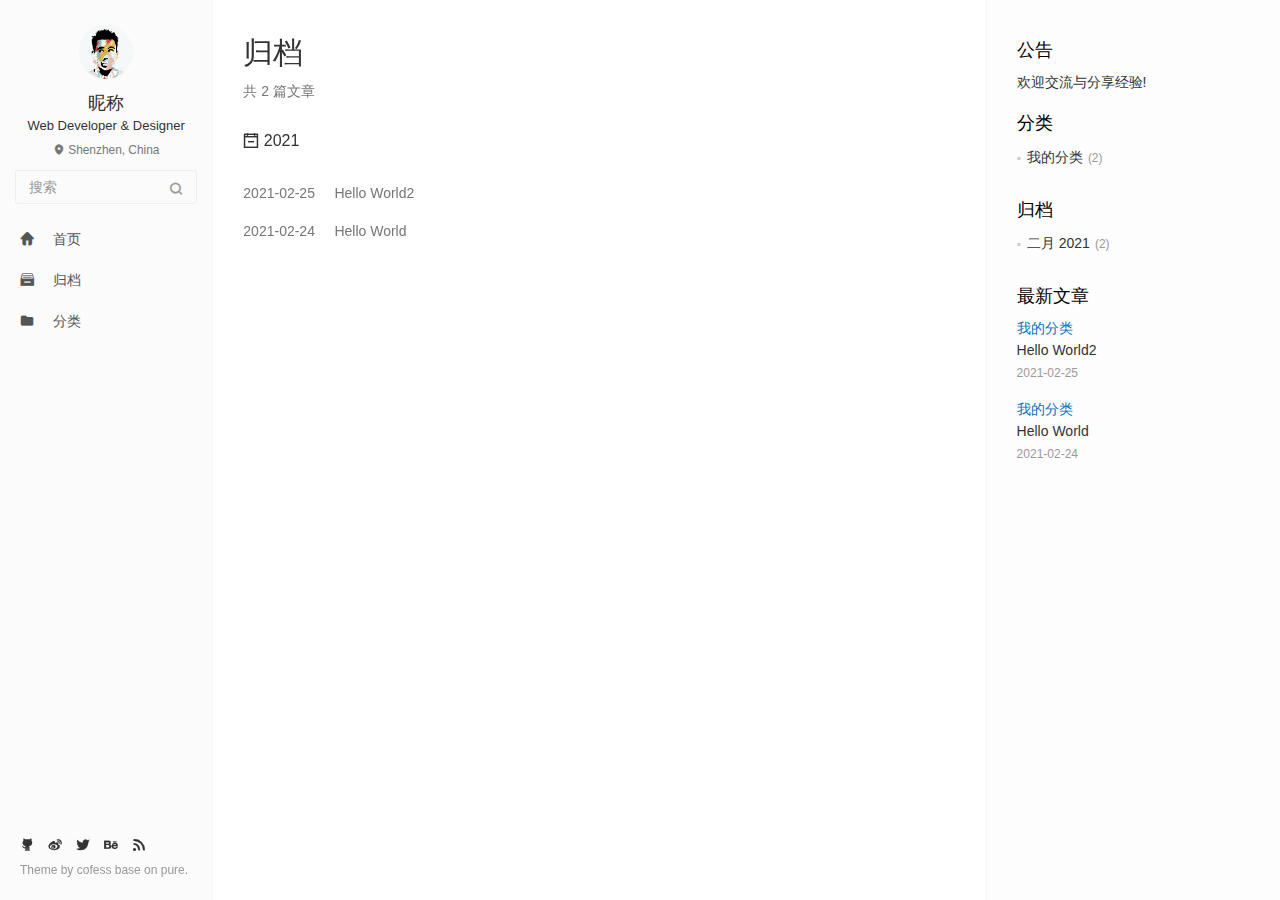
==== archives/index.html @ ad0f9204 "init" ====
<!DOCTYPE html>
<html lang=zh>
<head>
  <meta charset="utf-8">
  
  <meta http-equiv="X-UA-Compatible" content="IE=edge,chrome=1">
  <meta name="viewport" content="width=device-width, initial-scale=1, maximum-scale=1, minimum-scale=1, user-scalable=no, minimal-ui">
  <meta name="renderer" content="webkit">
  <meta http-equiv="Cache-Control" content="no-transform" />
  <meta http-equiv="Cache-Control" content="no-siteapp" />
  <meta name="apple-mobile-web-app-capable" content="yes">
  <meta name="apple-mobile-web-app-status-bar-style" content="black">
  <meta name="format-detection" content="telephone=no,email=no,adress=no">
  <!-- Color theme for statusbar -->
  <meta name="theme-color" content="#000000" />
  <!-- 强制页面在当前窗口以独立页面显示,防止别人在框架里调用页面 -->
  <meta http-equiv="window-target" content="_top" />
  
  
  <title>归档 | Hexo</title>
  <meta property="og:type" content="website">
<meta property="og:title" content="廖圣平博客">
<meta property="og:url" content="http://example.com/archives/index.html">
<meta property="og:site_name" content="廖圣平博客">
<meta property="og:locale" content="zh_CN">
<meta property="article:author" content="John Doe">
<meta name="twitter:card" content="summary">
  <!-- Canonical links -->
  <link rel="canonical" href="http://example.com/archives/index.html">
  
    <link rel="alternate" href="/atom.xml" title="廖圣平博客" type="application/atom+xml">
  
  
    <link rel="icon" href="/favicon.png" type="image/x-icon">
  
  
<link rel="stylesheet" href="/css/style.css">

  
  
  
  
<meta name="generator" content="Hexo 5.4.0"></head>


<body class="main-center" itemscope itemtype="http://schema.org/WebPage">
  <header class="header" itemscope itemtype="http://schema.org/WPHeader">
  <div class="slimContent">
    <div class="navbar-header">
      
      
      <div class="profile-block text-center">
        <a id="avatar" href="https://github.com/cofess" target="_blank">
          <img class="img-circle img-rotate" src="/images/avatar.jpg" width="200" height="200">
        </a>
        <h2 id="name" class="hidden-xs hidden-sm">昵称</h2>
        <h3 id="title" class="hidden-xs hidden-sm hidden-md">Web Developer &amp; Designer</h3>
        <small id="location" class="text-muted hidden-xs hidden-sm"><i class="icon icon-map-marker"></i> Shenzhen, China</small>
      </div>
      
      <div class="search" id="search-form-wrap">

    <form class="search-form sidebar-form">
        <div class="input-group">
            <input type="text" class="search-form-input form-control" placeholder="搜索" />
            <span class="input-group-btn">
                <button type="submit" class="search-form-submit btn btn-flat" onclick="return false;"><i class="icon icon-search"></i></button>
            </span>
        </div>
    </form>
    <div class="ins-search">
  <div class="ins-search-mask"></div>
  <div class="ins-search-container">
    <div class="ins-input-wrapper">
      <input type="text" class="ins-search-input" placeholder="想要查找什么..." x-webkit-speech />
      <button type="button" class="close ins-close ins-selectable" data-dismiss="modal" aria-label="Close"><span aria-hidden="true">×</span></button>
    </div>
    <div class="ins-section-wrapper">
      <div class="ins-section-container"></div>
    </div>
  </div>
</div>


</div>
      <button class="navbar-toggle collapsed" type="button" data-toggle="collapse" data-target="#main-navbar" aria-controls="main-navbar" aria-expanded="false">
        <span class="sr-only">Toggle navigation</span>
        <span class="icon-bar"></span>
        <span class="icon-bar"></span>
        <span class="icon-bar"></span>
      </button>
    </div>
    <nav id="main-navbar" class="collapse navbar-collapse" itemscope itemtype="http://schema.org/SiteNavigationElement" role="navigation">
      <ul class="nav navbar-nav main-nav ">
        
        
        <li class="menu-item menu-item-home">
          <a href="/.">
            
            <i class="icon icon-home-fill"></i>
            
            <span class="menu-title">首页</span>
          </a>
        </li>
        
        
        <li class="menu-item menu-item-archives">
          <a href="/archives">
            
            <i class="icon icon-archives-fill"></i>
            
            <span class="menu-title">归档</span>
          </a>
        </li>
        
        
        <li class="menu-item menu-item-categories">
          <a href="/categories">
            
            <i class="icon icon-folder"></i>
            
            <span class="menu-title">分类</span>
          </a>
        </li>
        
      </ul>
      
	
    <ul class="social-links">
    	
        <li><a href="https://github.com/cofess" target="_blank" title="Github" data-toggle=tooltip data-placement=top><i class="icon icon-github"></i></a></li>
        
        <li><a href="http://weibo.com/cofess" target="_blank" title="Weibo" data-toggle=tooltip data-placement=top><i class="icon icon-weibo"></i></a></li>
        
        <li><a href="https://twitter.com/iwebued" target="_blank" title="Twitter" data-toggle=tooltip data-placement=top><i class="icon icon-twitter"></i></a></li>
        
        <li><a href="https://www.behance.net/cofess" target="_blank" title="Behance" data-toggle=tooltip data-placement=top><i class="icon icon-behance"></i></a></li>
        
        <li><a href="/atom.xml" target="_blank" title="Rss" data-toggle=tooltip data-placement=top><i class="icon icon-rss"></i></a></li>
        
    </ul>

    </nav>
  </div>
</header>

  
    <aside class="sidebar" itemscope itemtype="http://schema.org/WPSideBar">
  <div class="slimContent">
    
      <div class="widget">
    <h3 class="widget-title">公告</h3>
    <div class="widget-body">
        <div id="board">
            <div class="content">
                <p>欢迎交流与分享经验!</p>
            </div>
        </div>
    </div>
</div>

    
      
  <div class="widget">
    <h3 class="widget-title">分类</h3>
    <div class="widget-body">
      <ul class="category-list"><li class="category-list-item"><a class="category-list-link" href="/categories/%E6%88%91%E7%9A%84%E5%88%86%E7%B1%BB/">我的分类</a><span class="category-list-count">2</span></li></ul>
    </div>
  </div>


    
      

    
      
    
      
  <div class="widget">
    <h3 class="widget-title">归档</h3>
    <div class="widget-body">
      <ul class="archive-list"><li class="archive-list-item"><a class="archive-list-link" href="/archives/2021/02/">二月 2021</a><span class="archive-list-count">2</span></li></ul>
    </div>
  </div>


    
      
  <div class="widget">
    <h3 class="widget-title">最新文章</h3>
    <div class="widget-body">
      <ul class="recent-post-list list-unstyled no-thumbnail">
        
          <li>
            
            <div class="item-inner">
              <p class="item-category">
                <a class="category-link" href="/categories/%E6%88%91%E7%9A%84%E5%88%86%E7%B1%BB/">我的分类</a>
              </p>
              <p class="item-title">
                <a href="/2021/02/25/hello/hello-world/" class="title">Hello World2</a>
              </p>
              <p class="item-date">
                <time datetime="2021-02-25T02:04:13.057Z" itemprop="datePublished">2021-02-25</time>
              </p>
            </div>
          </li>
          
          <li>
            
            <div class="item-inner">
              <p class="item-category">
                <a class="category-link" href="/categories/%E6%88%91%E7%9A%84%E5%88%86%E7%B1%BB/">我的分类</a>
              </p>
              <p class="item-title">
                <a href="/2021/02/24/hello-world/" class="title">Hello World</a>
              </p>
              <p class="item-date">
                <time datetime="2021-02-24T10:00:59.578Z" itemprop="datePublished">2021-02-24</time>
              </p>
            </div>
          </li>
          
      </ul>
    </div>
  </div>
  

    
  </div>
</aside>

  
  
<main class="main" role="main">
  	<article class="content article article-archives article-type-list" itemscope="">
	    <header class="article-header">
	      <h1 itemprop="title">归档</h1>
	      <p class="text-muted">共 2 篇文章</p>
	    </header>
	    <div class="article-body">
	      
  
  
    
    
      
      
      <section class="panel panel-default b-no">
        <div class="panel-heading" role="tab">
          <h3 class="panel-title">
            <a data-toggle="collapse" href="#collapse2021" aria-expanded="true">
              <i class="icon icon-calendar-plus text-active"></i><i class="icon icon-calendar-minus text"></i>
              2021
            </a>
            <!-- <a href="/archives/2021" class="archive-year">2021</a> -->
          </h3>
        </div>
        <div id="collapse2021" class="panel-collapse collapse in" role="tabpanel" aria-labelledby="heading2021">
        <div class="panel-body">
          <div class="collection">
    
    
<a href="/2021/02/25/hello/hello-world/" class="collection-item" target="_blank" itemprop="url">
  <time datetime="2021-02-25T02:04:13.057Z" itemprop="datePublished">2021-02-25</time>
  <span>&nbsp;&nbsp;&nbsp;</span> Hello World2
</a>


  
    
    
    
<a href="/2021/02/24/hello-world/" class="collection-item" target="_blank" itemprop="url">
  <time datetime="2021-02-24T10:00:59.578Z" itemprop="datePublished">2021-02-24</time>
  <span>&nbsp;&nbsp;&nbsp;</span> Hello World
</a>


  
  
    </div></div></div></section>
  

	    </div>
  	</article>
  	 	
</main>

  <footer class="footer" itemscope itemtype="http://schema.org/WPFooter">
	
	
    <ul class="social-links">
    	
        <li><a href="https://github.com/cofess" target="_blank" title="Github" data-toggle=tooltip data-placement=top><i class="icon icon-github"></i></a></li>
        
        <li><a href="http://weibo.com/cofess" target="_blank" title="Weibo" data-toggle=tooltip data-placement=top><i class="icon icon-weibo"></i></a></li>
        
        <li><a href="https://twitter.com/iwebued" target="_blank" title="Twitter" data-toggle=tooltip data-placement=top><i class="icon icon-twitter"></i></a></li>
        
        <li><a href="https://www.behance.net/cofess" target="_blank" title="Behance" data-toggle=tooltip data-placement=top><i class="icon icon-behance"></i></a></li>
        
        <li><a href="/atom.xml" target="_blank" title="Rss" data-toggle=tooltip data-placement=top><i class="icon icon-rss"></i></a></li>
        
    </ul>

    <div class="copyright">
    	
        <div class="publishby">
        	Theme by <a href="https://github.com/cofess" target="_blank"> cofess </a>base on <a href="https://github.com/cofess/hexo-theme-pure" target="_blank">pure</a>.
        </div>
    </div>
</footer>
  <script src="//cdn.jsdelivr.net/npm/jquery@1.12.4/dist/jquery.min.js"></script>
<script>
window.jQuery || document.write('<script src="js/jquery.min.js"><\/script>')
</script>

<script src="/js/plugin.min.js"></script>


<script src="/js/application.js"></script>


    <script>
(function (window) {
    var INSIGHT_CONFIG = {
        TRANSLATION: {
            POSTS: '文章',
            PAGES: '页面',
            CATEGORIES: '分类',
            TAGS: '标签',
            UNTITLED: '(未命名)',
        },
        ROOT_URL: '/',
        CONTENT_URL: '/content.json',
    };
    window.INSIGHT_CONFIG = INSIGHT_CONFIG;
})(window);
</script>

<script src="/js/insight.js"></script>












</body>
</html>
---- css/style.css ----
@charset "UTF-8";

/**
 * global variables and mixins
 */

/**
 * font family
 */

/**
 * 
 */

/* Mixins */

/**
 * bootstrap
 */

/*!
 * Bootstrap v3.3.7 (http://getbootstrap.com)
 * Copyright 2011-2016 Twitter, Inc.
 * Licensed under MIT (https://github.com/twbs/bootstrap/blob/master/LICENSE)
 */

/*! normalize.css v3.0.3 | MIT License | github.com/necolas/normalize.css */

html {
  font-family: sans-serif;
  -ms-text-size-adjust: 100%;
  -webkit-text-size-adjust: 100%;
}

body {
  margin: 0;
}

article,
aside,
details,
figcaption,
figure,
footer,
header,
hgroup,
main,
menu,
nav,
section,
summary {
  display: block;
}

audio,
canvas,
progress,
video {
  display: inline-block;
  vertical-align: baseline;
}

audio:not([controls]) {
  display: none;
  height: 0;
}

[hidden],
template {
  display: none;
}

a {
  background-color: transparent;
}

a:active,
a:hover {
  outline: 0;
}

abbr[title] {
  border-bottom: 1px dotted;
}

b,
strong {
  font-weight: bold;
}

dfn {
  font-style: italic;
}

h1 {
  font-size: 2em;
  margin: 0.67em 0;
}

mark {
  background: #ff0;
  color: #000;
}

small {
  font-size: 80%;
}

sub,
sup {
  font-size: 75%;
  line-height: 0;
  position: relative;
  vertical-align: baseline;
}

sup {
  top: -0.5em;
}

sub {
  bottom: -0.25em;
}

img {
  border: 0;
}

svg:not(:root) {
  overflow: hidden;
}

figure {
  margin: 1em 40px;
}

hr {
  -webkit-box-sizing: content-box;
  box-sizing: content-box;
  height: 0;
}

pre {
  overflow: auto;
}

code,
kbd,
pre,
samp {
  font-family: monospace,monospace;
  font-size: 1em;
}

button,
input,
optgroup,
select,
textarea {
  color: inherit;
  font: inherit;
  margin: 0;
}

button {
  overflow: visible;
}

button,
select {
  text-transform: none;
}

button,
html input[type="button"],
input[type="reset"],
input[type="submit"] {
  -webkit-appearance: button;
  cursor: pointer;
}

button[disabled],
html input[disabled] {
  cursor: default;
}

button::-moz-focus-inner,
input::-moz-focus-inner {
  border: 0;
  padding: 0;
}

input {
  line-height: normal;
}

input[type="checkbox"],
input[type="radio"] {
  -webkit-box-sizing: border-box;
  box-sizing: border-box;
  padding: 0;
}

input[type="number"]::-webkit-inner-spin-button,
input[type="number"]::-webkit-outer-spin-button {
  height: auto;
}

input[type="search"] {
  -webkit-appearance: textfield;
  -webkit-box-sizing: content-box;
  box-sizing: content-box;
}

input[type="search"]::-webkit-search-cancel-button,
input[type="search"]::-webkit-search-decoration {
  -webkit-appearance: none;
}

fieldset {
  border: 1px solid #c0c0c0;
  margin: 0 2px;
  padding: 0.35em 0.625em 0.75em;
}

legend {
  border: 0;
  padding: 0;
}

textarea {
  overflow: auto;
}

optgroup {
  font-weight: bold;
}

table {
  border-collapse: collapse;
  border-spacing: 0;
}

td,
th {
  padding: 0;
}

/*! Source: https://github.com/h5bp/html5-boilerplate/blob/master/src/css/main.css */

* {
  -webkit-box-sizing: border-box;
  box-sizing: border-box;
}

*:before,
*:after {
  -webkit-box-sizing: border-box;
  box-sizing: border-box;
}

html {
  font-size: 10px;
  -webkit-tap-highlight-color: transparent;
}

input,
button,
select,
textarea {
  font-family: inherit;
  font-size: inherit;
  line-height: inherit;
}

a {
  color: #2196f3;
  text-decoration: none;
}

a:hover,
a:focus {
  color: #0a6ebd;
  text-decoration: underline;
}

a:focus {
  outline: 5px auto -webkit-focus-ring-color;
  outline-offset: -2px;
}

figure {
  margin: 0;
}

img {
  vertical-align: middle;
}

.img-responsive {
  display: block;
  max-width: 100%;
  height: auto;
}

.img-rounded {
  border-radius: 6px;
}

.img-thumbnail {
  padding: 4px;
  line-height: 1.57143;
  background-color: #fff;
  border: 1px solid #ddd;
  border-radius: 4px;
  -webkit-transition: all 0.2s ease-in-out;
  transition: all 0.2s ease-in-out;
  display: inline-block;
  max-width: 100%;
  height: auto;
}

.img-circle {
  border-radius: 50%;
}

hr {
  margin-top: 21px;
  margin-bottom: 21px;
  border: 0;
  border-top: 1px solid #eeeeee;
}

.sr-only {
  position: absolute;
  width: 1px;
  height: 1px;
  margin: -1px;
  padding: 0;
  overflow: hidden;
  clip: rect(0, 0, 0, 0);
  border: 0;
}

.sr-only-focusable:active,
.sr-only-focusable:focus {
  position: static;
  width: auto;
  height: auto;
  margin: 0;
  overflow: visible;
  clip: auto;
}

[role="button"] {
  cursor: pointer;
}

h1,
h2,
h3,
h4,
h5,
h6,
.h1,
.h2,
.h3,
.h4,
.h5,
.h6 {
  font-family: inherit;
  font-weight: 500;
  line-height: 1.1;
  color: inherit;
}

h1 small,
h1 .small,
h2 small,
h2 .small,
h3 small,
h3 .small,
h4 small,
h4 .small,
h5 small,
h5 .small,
h6 small,
h6 .small,
.h1 small,
.h1 .small,
.h2 small,
.h2 .small,
.h3 small,
.h3 .small,
.h4 small,
.h4 .small,
.h5 small,
.h5 .small,
.h6 small,
.h6 .small {
  font-weight: normal;
  line-height: 1;
  color: #777777;
}

h1,
.h1,
h2,
.h2,
h3,
.h3 {
  margin-top: 21px;
  margin-bottom: 10.5px;
}

h1 small,
h1 .small,
.h1 small,
.h1 .small,
h2 small,
h2 .small,
.h2 small,
.h2 .small,
h3 small,
h3 .small,
.h3 small,
.h3 .small {
  font-size: 65%;
}

h4,
.h4,
h5,
.h5,
h6,
.h6 {
  margin-top: 10.5px;
  margin-bottom: 10.5px;
}

h4 small,
h4 .small,
.h4 small,
.h4 .small,
h5 small,
h5 .small,
.h5 small,
.h5 .small,
h6 small,
h6 .small,
.h6 small,
.h6 .small {
  font-size: 75%;
}

h1,
.h1 {
  font-size: 30px;
}

h2,
.h2 {
  font-size: 26px;
}

h3,
.h3 {
  font-size: 22px;
}

h4,
.h4 {
  font-size: 18px;
}

h5,
.h5 {
  font-size: 14px;
}

h6,
.h6 {
  font-size: 12px;
}

p {
  margin: 0 0 10.5px;
}

.lead {
  margin-bottom: 21px;
  font-size: 16px;
  font-weight: 300;
  line-height: 1.4;
}

small,
.small {
  font-size: 85%;
}

mark,
.mark {
  background-color: #fcf8e3;
  padding: .2em;
}

.text-left {
  text-align: left;
}

.text-right {
  text-align: right;
}

.text-center {
  text-align: center;
}

.text-justify {
  text-align: justify;
}

.text-nowrap {
  white-space: nowrap;
}

.text-lowercase {
  text-transform: lowercase;
}

.text-uppercase,
.initialism {
  text-transform: uppercase;
}

.text-capitalize {
  text-transform: capitalize;
}

.text-muted {
  color: #777777 !important;
}

.text-primary {
  color: #2196f3;
}

a.text-primary:hover,
a.text-primary:focus {
  color: #0c7cd5;
}

.text-success {
  color: #3c763d;
}

a.text-success:hover,
a.text-success:focus {
  color: #2b542c;
}

.text-info {
  color: #31708f;
}

a.text-info:hover,
a.text-info:focus {
  color: #245269;
}

.text-warning {
  color: #8a6d3b;
}

a.text-warning:hover,
a.text-warning:focus {
  color: #66512c;
}

.text-danger {
  color: #a94442;
}

a.text-danger:hover,
a.text-danger:focus {
  color: #843534;
}

.bg-primary {
  color: #fff;
}

.bg-primary {
  background-color: #2196f3;
}

a.bg-primary:hover,
a.bg-primary:focus {
  background-color: #0c7cd5;
}

.bg-success {
  background-color: #dff0d8;
}

a.bg-success:hover,
a.bg-success:focus {
  background-color: #c1e2b3;
}

.bg-info {
  background-color: #d9edf7;
}

a.bg-info:hover,
a.bg-info:focus {
  background-color: #afd9ee;
}

.bg-warning {
  background-color: #fcf8e3;
}

a.bg-warning:hover,
a.bg-warning:focus {
  background-color: #f7ecb5;
}

.bg-danger {
  background-color: #f2dede;
}

a.bg-danger:hover,
a.bg-danger:focus {
  background-color: #e4b9b9;
}

.page-header {
  padding-bottom: 9.5px;
  margin: 42px 0 21px;
  border-bottom: 1px solid #eeeeee;
}

ul,
ol {
  margin-top: 0;
  margin-bottom: 10.5px;
}

ul ul,
ul ol,
ol ul,
ol ol {
  margin-bottom: 0;
}

.list-unstyled {
  padding-left: 0;
  list-style: none;
}

.list-inline {
  padding-left: 0;
  list-style: none;
  margin-left: -5px;
}

.list-inline > li {
  display: inline-block;
  padding-left: 5px;
  padding-right: 5px;
}

dl {
  margin-top: 0;
  margin-bottom: 21px;
}

dt,
dd {
  line-height: 1.57143;
}

dt {
  font-weight: bold;
}

dd {
  margin-left: 0;
}

.dl-horizontal dd:before,
.dl-horizontal dd:after {
  content: " ";
  display: table;
}

.dl-horizontal dd:after {
  clear: both;
}

abbr[title],
abbr[data-original-title] {
  cursor: help;
  border-bottom: 1px dotted #777777;
}

.initialism {
  font-size: 90%;
}

blockquote {
  padding: 10.5px 16px;
  margin: 0 0 21px;
  border: 1px dotted #eeeeee;
  border-left: 3px solid #eeeeee;
  background-color: #fbfbfb;
}

blockquote p:last-child,
blockquote ul:last-child,
blockquote ol:last-child {
  margin-bottom: 0;
}

blockquote footer,
blockquote small,
blockquote .small {
  display: block;
  font-size: 80%;
  line-height: 1.57143;
  color: #777777;
}

blockquote footer:before,
blockquote small:before,
blockquote .small:before {
  content: '\2014 \00A0';
}

.blockquote-reverse,
blockquote.pull-right {
  padding-right: 15px;
  padding-left: 0;
  border-right: 5px solid #eeeeee;
  border-left: 0;
  text-align: right;
}

.blockquote-reverse footer:before,
.blockquote-reverse small:before,
.blockquote-reverse .small:before,
blockquote.pull-right footer:before,
blockquote.pull-right small:before,
blockquote.pull-right .small:before {
  content: '';
}

.blockquote-reverse footer:after,
.blockquote-reverse small:after,
.blockquote-reverse .small:after,
blockquote.pull-right footer:after,
blockquote.pull-right small:after,
blockquote.pull-right .small:after {
  content: '\00A0 \2014';
}

address {
  margin-bottom: 21px;
  font-style: normal;
  line-height: 1.57143;
}

.container {
  margin-right: auto;
  margin-left: auto;
  padding-left: 15px;
  padding-right: 15px;
}

.container:before,
.container:after {
  content: " ";
  display: table;
}

.container:after {
  clear: both;
}

.container-fluid {
  margin-right: auto;
  margin-left: auto;
  padding-left: 15px;
  padding-right: 15px;
}

.container-fluid:before,
.container-fluid:after {
  content: " ";
  display: table;
}

.container-fluid:after {
  clear: both;
}

.row {
  margin-left: -15px;
  margin-right: -15px;
}

.row:before,
.row:after {
  content: " ";
  display: table;
}

.row:after {
  clear: both;
}

.col-xs-1,
.col-sm-1,
.col-md-1,
.col-lg-1,
.col-xs-2,
.col-sm-2,
.col-md-2,
.col-lg-2,
.col-xs-3,
.col-sm-3,
.col-md-3,
.col-lg-3,
.col-xs-4,
.col-sm-4,
.col-md-4,
.col-lg-4,
.col-xs-5,
.col-sm-5,
.col-md-5,
.col-lg-5,
.col-xs-6,
.col-sm-6,
.col-md-6,
.col-lg-6,
.col-xs-7,
.col-sm-7,
.col-md-7,
.col-lg-7,
.col-xs-8,
.col-sm-8,
.col-md-8,
.col-lg-8,
.col-xs-9,
.col-sm-9,
.col-md-9,
.col-lg-9,
.col-xs-10,
.col-sm-10,
.col-md-10,
.col-lg-10,
.col-xs-11,
.col-sm-11,
.col-md-11,
.col-lg-11,
.col-xs-12,
.col-sm-12,
.col-md-12,
.col-lg-12 {
  position: relative;
  min-height: 1px;
  padding-left: 15px;
  padding-right: 15px;
}

.col-xs-1,
.col-xs-2,
.col-xs-3,
.col-xs-4,
.col-xs-5,
.col-xs-6,
.col-xs-7,
.col-xs-8,
.col-xs-9,
.col-xs-10,
.col-xs-11,
.col-xs-12 {
  float: left;
}

.col-xs-1 {
  width: 8.33333%;
}

.col-xs-2 {
  width: 16.66667%;
}

.col-xs-3 {
  width: 25%;
}

.col-xs-4 {
  width: 33.33333%;
}

.col-xs-5 {
  width: 41.66667%;
}

.col-xs-6 {
  width: 50%;
}

.col-xs-7 {
  width: 58.33333%;
}

.col-xs-8 {
  width: 66.66667%;
}

.col-xs-9 {
  width: 75%;
}

.col-xs-10 {
  width: 83.33333%;
}

.col-xs-11 {
  width: 91.66667%;
}

.col-xs-12 {
  width: 100%;
}

.col-xs-pull-0 {
  right: auto;
}

.col-xs-pull-1 {
  right: 8.33333%;
}

.col-xs-pull-2 {
  right: 16.66667%;
}

.col-xs-pull-3 {
  right: 25%;
}

.col-xs-pull-4 {
  right: 33.33333%;
}

.col-xs-pull-5 {
  right: 41.66667%;
}

.col-xs-pull-6 {
  right: 50%;
}

.col-xs-pull-7 {
  right: 58.33333%;
}

.col-xs-pull-8 {
  right: 66.66667%;
}

.col-xs-pull-9 {
  right: 75%;
}

.col-xs-pull-10 {
  right: 83.33333%;
}

.col-xs-pull-11 {
  right: 91.66667%;
}

.col-xs-pull-12 {
  right: 100%;
}

.col-xs-push-0 {
  left: auto;
}

.col-xs-push-1 {
  left: 8.33333%;
}

.col-xs-push-2 {
  left: 16.66667%;
}

.col-xs-push-3 {
  left: 25%;
}

.col-xs-push-4 {
  left: 33.33333%;
}

.col-xs-push-5 {
  left: 41.66667%;
}

.col-xs-push-6 {
  left: 50%;
}

.col-xs-push-7 {
  left: 58.33333%;
}

.col-xs-push-8 {
  left: 66.66667%;
}

.col-xs-push-9 {
  left: 75%;
}

.col-xs-push-10 {
  left: 83.33333%;
}

.col-xs-push-11 {
  left: 91.66667%;
}

.col-xs-push-12 {
  left: 100%;
}

.col-xs-offset-0 {
  margin-left: 0%;
}

.col-xs-offset-1 {
  margin-left: 8.33333%;
}

.col-xs-offset-2 {
  margin-left: 16.66667%;
}

.col-xs-offset-3 {
  margin-left: 25%;
}

.col-xs-offset-4 {
  margin-left: 33.33333%;
}

.col-xs-offset-5 {
  margin-left: 41.66667%;
}

.col-xs-offset-6 {
  margin-left: 50%;
}

.col-xs-offset-7 {
  margin-left: 58.33333%;
}

.col-xs-offset-8 {
  margin-left: 66.66667%;
}

.col-xs-offset-9 {
  margin-left: 75%;
}

.col-xs-offset-10 {
  margin-left: 83.33333%;
}

.col-xs-offset-11 {
  margin-left: 91.66667%;
}

.col-xs-offset-12 {
  margin-left: 100%;
}

.btn {
  display: inline-block;
  margin-bottom: 0;
  font-weight: normal;
  text-align: center;
  vertical-align: middle;
  -ms-touch-action: manipulation;
  touch-action: manipulation;
  cursor: pointer;
  background-image: none;
  border: 1px solid transparent;
  white-space: nowrap;
  padding: 6px 12px;
  font-size: 14px;
  line-height: 1.57143;
  border-radius: 4px;
  -webkit-user-select: none;
  -moz-user-select: none;
  -ms-user-select: none;
  user-select: none;
}

.btn:focus,
.btn.focus,
.btn:active:focus,
.btn:active.focus,
.btn.active:focus,
.btn.active.focus {
  outline: 5px auto -webkit-focus-ring-color;
  outline-offset: -2px;
}

.btn:hover,
.btn:focus,
.btn.focus {
  color: #333;
  text-decoration: none;
}

.btn:active,
.btn.active {
  outline: 0;
  background-image: none;
  -webkit-box-shadow: inset 0 3px 5px rgba(0, 0, 0, 0.125);
  box-shadow: inset 0 3px 5px rgba(0, 0, 0, 0.125);
}

.btn.disabled,
.btn[disabled],
fieldset[disabled] .btn {
  cursor: not-allowed;
  opacity: 0.65;
  filter: alpha(opacity=65);
  -webkit-box-shadow: none;
  box-shadow: none;
}

a.btn.disabled,
fieldset[disabled] a.btn {
  pointer-events: none;
}

.btn-default {
  color: #333;
  background-color: #fff;
  border-color: #ccc;
}

.btn-default:focus,
.btn-default.focus {
  color: #333;
  background-color: #e6e6e6;
  border-color: #8c8c8c;
}

.btn-default:hover {
  color: #333;
  background-color: #e6e6e6;
  border-color: #adadad;
}

.btn-default:active,
.btn-default.active,
.open > .btn-default.dropdown-toggle {
  color: #333;
  background-color: #e6e6e6;
  border-color: #adadad;
}

.btn-default:active:hover,
.btn-default:active:focus,
.btn-default:active.focus,
.btn-default.active:hover,
.btn-default.active:focus,
.btn-default.active.focus,
.open > .btn-default.dropdown-toggle:hover,
.open > .btn-default.dropdown-toggle:focus,
.open > .btn-default.dropdown-toggle.focus {
  color: #333;
  background-color: #d4d4d4;
  border-color: #8c8c8c;
}

.btn-default:active,
.btn-default.active,
.open > .btn-default.dropdown-toggle {
  background-image: none;
}

.btn-default.disabled:hover,
.btn-default.disabled:focus,
.btn-default.disabled.focus,
.btn-default[disabled]:hover,
.btn-default[disabled]:focus,
.btn-default[disabled].focus,
fieldset[disabled] .btn-default:hover,
fieldset[disabled] .btn-default:focus,
fieldset[disabled] .btn-default.focus {
  background-color: #fff;
  border-color: #ccc;
}

.btn-default .badge {
  color: #fff;
  background-color: #333;
}

.btn-primary {
  color: #fff;
  background-color: #2196f3;
  border-color: #0d8aee;
}

.btn-primary:focus,
.btn-primary.focus {
  color: #fff;
  background-color: #0c7cd5;
  border-color: #064475;
}

.btn-primary:hover {
  color: #fff;
  background-color: #0c7cd5;
  border-color: #0a68b4;
}

.btn-primary:active,
.btn-primary.active,
.open > .btn-primary.dropdown-toggle {
  color: #fff;
  background-color: #0c7cd5;
  border-color: #0a68b4;
}

.btn-primary:active:hover,
.btn-primary:active:focus,
.btn-primary:active.focus,
.btn-primary.active:hover,
.btn-primary.active:focus,
.btn-primary.active.focus,
.open > .btn-primary.dropdown-toggle:hover,
.open > .btn-primary.dropdown-toggle:focus,
.open > .btn-primary.dropdown-toggle.focus {
  color: #fff;
  background-color: #0a68b4;
  border-color: #064475;
}

.btn-primary:active,
.btn-primary.active,
.open > .btn-primary.dropdown-toggle {
  background-image: none;
}

.btn-primary.disabled:hover,
.btn-primary.disabled:focus,
.btn-primary.disabled.focus,
.btn-primary[disabled]:hover,
.btn-primary[disabled]:focus,
.btn-primary[disabled].focus,
fieldset[disabled] .btn-primary:hover,
fieldset[disabled] .btn-primary:focus,
fieldset[disabled] .btn-primary.focus {
  background-color: #2196f3;
  border-color: #0d8aee;
}

.btn-primary .badge {
  color: #2196f3;
  background-color: #fff;
}

.btn-success {
  color: #fff;
  background-color: #5cb85c;
  border-color: #4cae4c;
}

.btn-success:focus,
.btn-success.focus {
  color: #fff;
  background-color: #449d44;
  border-color: #255625;
}

.btn-success:hover {
  color: #fff;
  background-color: #449d44;
  border-color: #398439;
}

.btn-success:active,
.btn-success.active,
.open > .btn-success.dropdown-toggle {
  color: #fff;
  background-color: #449d44;
  border-color: #398439;
}

.btn-success:active:hover,
.btn-success:active:focus,
.btn-success:active.focus,
.btn-success.active:hover,
.btn-success.active:focus,
.btn-success.active.focus,
.open > .btn-success.dropdown-toggle:hover,
.open > .btn-success.dropdown-toggle:focus,
.open > .btn-success.dropdown-toggle.focus {
  color: #fff;
  background-color: #398439;
  border-color: #255625;
}

.btn-success:active,
.btn-success.active,
.open > .btn-success.dropdown-toggle {
  background-image: none;
}

.btn-success.disabled:hover,
.btn-success.disabled:focus,
.btn-success.disabled.focus,
.btn-success[disabled]:hover,
.btn-success[disabled]:focus,
.btn-success[disabled].focus,
fieldset[disabled] .btn-success:hover,
fieldset[disabled] .btn-success:focus,
fieldset[disabled] .btn-success.focus {
  background-color: #5cb85c;
  border-color: #4cae4c;
}

.btn-success .badge {
  color: #5cb85c;
  background-color: #fff;
}

.btn-info {
  color: #fff;
  background-color: #56CCF2;
  border-color: #3ec5f0;
}

.btn-info:focus,
.btn-info.focus {
  color: #fff;
  background-color: #27beee;
  border-color: #0d7ea3;
}

.btn-info:hover {
  color: #fff;
  background-color: #27beee;
  border-color: #11aee0;
}

.btn-info:active,
.btn-info.active,
.open > .btn-info.dropdown-toggle {
  color: #fff;
  background-color: #27beee;
  border-color: #11aee0;
}

.btn-info:active:hover,
.btn-info:active:focus,
.btn-info:active.focus,
.btn-info.active:hover,
.btn-info.active:focus,
.btn-info.active.focus,
.open > .btn-info.dropdown-toggle:hover,
.open > .btn-info.dropdown-toggle:focus,
.open > .btn-info.dropdown-toggle.focus {
  color: #fff;
  background-color: #11aee0;
  border-color: #0d7ea3;
}

.btn-info:active,
.btn-info.active,
.open > .btn-info.dropdown-toggle {
  background-image: none;
}

.btn-info.disabled:hover,
.btn-info.disabled:focus,
.btn-info.disabled.focus,
.btn-info[disabled]:hover,
.btn-info[disabled]:focus,
.btn-info[disabled].focus,
fieldset[disabled] .btn-info:hover,
fieldset[disabled] .btn-info:focus,
fieldset[disabled] .btn-info.focus {
  background-color: #56CCF2;
  border-color: #3ec5f0;
}

.btn-info .badge {
  color: #56CCF2;
  background-color: #fff;
}

.btn-warning {
  color: #fff;
  background-color: #F09819;
  border-color: #e18b0f;
}

.btn-warning:focus,
.btn-warning.focus {
  color: #fff;
  background-color: #c97c0d;
  border-color: #694107;
}

.btn-warning:hover {
  color: #fff;
  background-color: #c97c0d;
  border-color: #a7670b;
}

.btn-warning:active,
.btn-warning.active,
.open > .btn-warning.dropdown-toggle {
  color: #fff;
  background-color: #c97c0d;
  border-color: #a7670b;
}

.btn-warning:active:hover,
.btn-warning:active:focus,
.btn-warning:active.focus,
.btn-warning.active:hover,
.btn-warning.active:focus,
.btn-warning.active.focus,
.open > .btn-warning.dropdown-toggle:hover,
.open > .btn-warning.dropdown-toggle:focus,
.open > .btn-warning.dropdown-toggle.focus {
  color: #fff;
  background-color: #a7670b;
  border-color: #694107;
}

.btn-warning:active,
.btn-warning.active,
.open > .btn-warning.dropdown-toggle {
  background-image: none;
}

.btn-warning.disabled:hover,
.btn-warning.disabled:focus,
.btn-warning.disabled.focus,
.btn-warning[disabled]:hover,
.btn-warning[disabled]:focus,
.btn-warning[disabled].focus,
fieldset[disabled] .btn-warning:hover,
fieldset[disabled] .btn-warning:focus,
fieldset[disabled] .btn-warning.focus {
  background-color: #F09819;
  border-color: #e18b0f;
}

.btn-warning .badge {
  color: #F09819;
  background-color: #fff;
}

.btn-danger {
  color: #fff;
  background-color: #FF512F;
  border-color: #ff3c16;
}

.btn-danger:focus,
.btn-danger.focus {
  color: #fff;
  background-color: #fb2900;
  border-color: #951800;
}

.btn-danger:hover {
  color: #fff;
  background-color: #fb2900;
  border-color: #d72300;
}

.btn-danger:active,
.btn-danger.active,
.open > .btn-danger.dropdown-toggle {
  color: #fff;
  background-color: #fb2900;
  border-color: #d72300;
}

.btn-danger:active:hover,
.btn-danger:active:focus,
.btn-danger:active.focus,
.btn-danger.active:hover,
.btn-danger.active:focus,
.btn-danger.active.focus,
.open > .btn-danger.dropdown-toggle:hover,
.open > .btn-danger.dropdown-toggle:focus,
.open > .btn-danger.dropdown-toggle.focus {
  color: #fff;
  background-color: #d72300;
  border-color: #951800;
}

.btn-danger:active,
.btn-danger.active,
.open > .btn-danger.dropdown-toggle {
  background-image: none;
}

.btn-danger.disabled:hover,
.btn-danger.disabled:focus,
.btn-danger.disabled.focus,
.btn-danger[disabled]:hover,
.btn-danger[disabled]:focus,
.btn-danger[disabled].focus,
fieldset[disabled] .btn-danger:hover,
fieldset[disabled] .btn-danger:focus,
fieldset[disabled] .btn-danger.focus {
  background-color: #FF512F;
  border-color: #ff3c16;
}

.btn-danger .badge {
  color: #FF512F;
  background-color: #fff;
}

.btn-link {
  color: #2196f3;
  font-weight: normal;
  border-radius: 0;
}

.btn-link,
.btn-link:active,
.btn-link.active,
.btn-link[disabled],
fieldset[disabled] .btn-link {
  background-color: transparent;
  -webkit-box-shadow: none;
  box-shadow: none;
}

.btn-link,
.btn-link:hover,
.btn-link:focus,
.btn-link:active {
  border-color: transparent;
}

.btn-link:hover,
.btn-link:focus {
  color: #0a6ebd;
  text-decoration: underline;
  background-color: transparent;
}

.btn-link[disabled]:hover,
.btn-link[disabled]:focus,
fieldset[disabled] .btn-link:hover,
fieldset[disabled] .btn-link:focus {
  color: #777777;
  text-decoration: none;
}

.btn-lg {
  padding: 10px 16px;
  font-size: 18px;
  line-height: 1.33333;
  border-radius: 6px;
}

.btn-sm {
  padding: 5px 10px;
  font-size: 12px;
  line-height: 1.5;
  border-radius: 3px;
}

.btn-xs {
  padding: 1px 5px;
  font-size: 12px;
  line-height: 1.5;
  border-radius: 3px;
}

.btn-block {
  display: block;
  width: 100%;
}

.btn-block + .btn-block {
  margin-top: 5px;
}

input[type="submit"].btn-block,
input[type="reset"].btn-block,
input[type="button"].btn-block {
  width: 100%;
}

.fade {
  opacity: 0;
  -webkit-transition: opacity 0.15s linear;
  transition: opacity 0.15s linear;
}

.fade.in {
  opacity: 1;
}

.collapse {
  display: none;
}

.collapse.in {
  display: block;
}

tr.collapse.in {
  display: table-row;
}

tbody.collapse.in {
  display: table-row-group;
}

.collapsing {
  position: relative;
  height: 0;
  overflow: hidden;
  -webkit-transition-property: height,visibility;
  transition-property: height,visibility;
  -webkit-transition-duration: 0.35s;
  transition-duration: 0.35s;
  -webkit-transition-timing-function: ease;
  transition-timing-function: ease;
}

.caret {
  display: inline-block;
  width: 0;
  height: 0;
  margin-left: 2px;
  vertical-align: middle;
  border-top: 4px dashed;
  border-top: 4px solid \9;
  border-right: 4px solid transparent;
  border-left: 4px solid transparent;
}

.dropup,
.dropdown {
  position: relative;
}

.dropdown-toggle:focus {
  outline: 0;
}

.dropdown-menu {
  position: absolute;
  top: 100%;
  left: 0;
  z-index: 1000;
  display: none;
  float: left;
  min-width: 160px;
  padding: 5px 0;
  margin: 2px 0 0;
  list-style: none;
  font-size: 14px;
  text-align: left;
  background-color: #fff;
  border: 1px solid #ccc;
  border: 1px solid rgba(0, 0, 0, 0.15);
  border-radius: 4px;
  -webkit-box-shadow: 0 6px 12px rgba(0, 0, 0, 0.175);
  box-shadow: 0 6px 12px rgba(0, 0, 0, 0.175);
  background-clip: padding-box;
}

.dropdown-menu.pull-right {
  right: 0;
  left: auto;
}

.dropdown-menu .divider {
  height: 1px;
  margin: 9.5px 0;
  overflow: hidden;
  background-color: #e5e5e5;
}

.dropdown-menu > li > a {
  display: block;
  padding: 3px 20px;
  clear: both;
  font-weight: normal;
  line-height: 1.57143;
  color: #333333;
  white-space: nowrap;
}

.dropdown-menu > li > a:hover,
.dropdown-menu > li > a:focus {
  text-decoration: none;
  color: #262626;
  background-color: #f5f5f5;
}

.dropdown-menu > .active > a,
.dropdown-menu > .active > a:hover,
.dropdown-menu > .active > a:focus {
  color: #fff;
  text-decoration: none;
  outline: 0;
  background-color: #2196f3;
}

.dropdown-menu > .disabled > a,
.dropdown-menu > .disabled > a:hover,
.dropdown-menu > .disabled > a:focus {
  color: #777777;
}

.dropdown-menu > .disabled > a:hover,
.dropdown-menu > .disabled > a:focus {
  text-decoration: none;
  background-color: transparent;
  background-image: none;
  filter: progid:DXImageTransform.Microsoft.gradient(enabled = false);
  cursor: not-allowed;
}

.open > .dropdown-menu {
  display: block;
}

.open > a {
  outline: 0;
}

.dropdown-menu-right {
  left: auto;
  right: 0;
}

.dropdown-menu-left {
  left: 0;
  right: auto;
}

.dropdown-header {
  display: block;
  padding: 3px 20px;
  font-size: 12px;
  line-height: 1.57143;
  color: #777777;
  white-space: nowrap;
}

.dropdown-backdrop {
  position: fixed;
  left: 0;
  right: 0;
  bottom: 0;
  top: 0;
  z-index: 990;
}

.pull-right > .dropdown-menu {
  right: 0;
  left: auto;
}

.dropup .caret,
.navbar-fixed-bottom .dropdown .caret {
  border-top: 0;
  border-bottom: 4px dashed;
  border-bottom: 4px solid \9;
  content: "";
}

.dropup .dropdown-menu,
.navbar-fixed-bottom .dropdown .dropdown-menu {
  top: auto;
  bottom: 100%;
  margin-bottom: 2px;
}

.input-group {
  position: relative;
  display: table;
  border-collapse: separate;
}

.input-group[class*="col-"] {
  float: none;
  padding-left: 0;
  padding-right: 0;
}

.input-group .form-control {
  position: relative;
  z-index: 2;
  float: left;
  width: 100%;
  margin-bottom: 0;
}

.input-group .form-control:focus {
  z-index: 3;
}

.input-group-addon,
.input-group-btn,
.input-group .form-control {
  display: table-cell;
}

.input-group-addon:not(:first-child):not(:last-child),
.input-group-btn:not(:first-child):not(:last-child),
.input-group .form-control:not(:first-child):not(:last-child) {
  border-radius: 0;
}

.input-group-addon,
.input-group-btn {
  width: 1%;
  white-space: nowrap;
  vertical-align: middle;
}

.input-group-addon {
  padding: 6px 12px;
  font-size: 14px;
  font-weight: normal;
  line-height: 1;
  color: #555555;
  text-align: center;
  background-color: #eeeeee;
  border: 1px solid #ccc;
  border-radius: 4px;
}

.input-group-addon.input-sm,
.input-group-sm > .input-group-addon,
.input-group-sm > .input-group-btn > .input-group-addon.btn {
  padding: 5px 10px;
  font-size: 12px;
  border-radius: 3px;
}

.input-group-addon.input-lg,
.input-group-lg > .input-group-addon,
.input-group-lg > .input-group-btn > .input-group-addon.btn {
  padding: 10px 16px;
  font-size: 18px;
  border-radius: 6px;
}

.input-group-addon input[type="radio"],
.input-group-addon input[type="checkbox"] {
  margin-top: 0;
}

.input-group .form-control:first-child,
.input-group-addon:first-child,
.input-group-btn:first-child > .btn,
.input-group-btn:first-child > .btn-group > .btn,
.input-group-btn:first-child > .dropdown-toggle,
.input-group-btn:last-child > .btn:not(:last-child):not(.dropdown-toggle),
.input-group-btn:last-child > .btn-group:not(:last-child) > .btn {
  border-bottom-right-radius: 0;
  border-top-right-radius: 0;
}

.input-group-addon:first-child {
  border-right: 0;
}

.input-group .form-control:last-child,
.input-group-addon:last-child,
.input-group-btn:last-child > .btn,
.input-group-btn:last-child > .btn-group > .btn,
.input-group-btn:last-child > .dropdown-toggle,
.input-group-btn:first-child > .btn:not(:first-child),
.input-group-btn:first-child > .btn-group:not(:first-child) > .btn {
  border-bottom-left-radius: 0;
  border-top-left-radius: 0;
}

.input-group-addon:last-child {
  border-left: 0;
}

.input-group-btn {
  position: relative;
  font-size: 0;
  white-space: nowrap;
}

.input-group-btn > .btn {
  position: relative;
}

.input-group-btn > .btn + .btn {
  margin-left: -1px;
}

.input-group-btn > .btn:hover,
.input-group-btn > .btn:focus,
.input-group-btn > .btn:active {
  z-index: 2;
}

.input-group-btn:first-child > .btn,
.input-group-btn:first-child > .btn-group {
  margin-right: -1px;
}

.input-group-btn:last-child > .btn,
.input-group-btn:last-child > .btn-group {
  z-index: 2;
  margin-left: -1px;
}

.nav {
  margin-bottom: 0;
  padding-left: 0;
  list-style: none;
}

.nav:before,
.nav:after {
  content: " ";
  display: table;
}

.nav:after {
  clear: both;
}

.nav > li {
  position: relative;
  display: block;
}

.nav > li > a {
  position: relative;
  display: block;
  padding: 10px 15px;
}

.nav > li > a:hover,
.nav > li > a:focus {
  text-decoration: none;
  background-color: #eeeeee;
}

.nav > li.disabled > a {
  color: #777777;
}

.nav > li.disabled > a:hover,
.nav > li.disabled > a:focus {
  color: #777777;
  text-decoration: none;
  background-color: transparent;
  cursor: not-allowed;
}

.nav .open > a,
.nav .open > a:hover,
.nav .open > a:focus {
  background-color: #eeeeee;
  border-color: #2196f3;
}

.nav .nav-divider {
  height: 1px;
  margin: 9.5px 0;
  overflow: hidden;
  background-color: #e5e5e5;
}

.nav > li > a > img {
  max-width: none;
}

.nav-tabs {
  border-bottom: 1px solid #f2f2f2;
}

.nav-tabs > li {
  float: left;
  margin-bottom: -1px;
}

.nav-tabs > li > a {
  margin-right: 2px;
  line-height: 1.57143;
  border: 1px solid transparent;
  border-radius: 4px 4px 0 0;
}

.nav-tabs > li > a:hover {
  border-color: #eeeeee #eeeeee #f2f2f2;
}

.nav-tabs > li.active > a,
.nav-tabs > li.active > a:hover,
.nav-tabs > li.active > a:focus {
  color: #555555;
  background-color: #fff;
  border: 1px solid #f2f2f2;
  border-bottom-color: transparent;
  cursor: default;
}

.nav-pills > li {
  float: left;
}

.nav-pills > li > a {
  border-radius: 4px;
}

.nav-pills > li + li {
  margin-left: 2px;
}

.nav-pills > li.active > a,
.nav-pills > li.active > a:hover,
.nav-pills > li.active > a:focus {
  color: #fff;
  background-color: #2196f3;
}

.nav-stacked > li {
  float: none;
}

.nav-stacked > li + li {
  margin-top: 2px;
  margin-left: 0;
}

.nav-justified,
.nav-tabs.nav-justified {
  width: 100%;
}

.nav-justified > li,
.nav-tabs.nav-justified > li {
  float: none;
}

.nav-justified > li > a,
.nav-tabs.nav-justified > li > a {
  text-align: center;
  margin-bottom: 5px;
}

.nav-justified > .dropdown .dropdown-menu {
  top: auto;
  left: auto;
}

.nav-tabs-justified,
.nav-tabs.nav-justified {
  border-bottom: 0;
}

.nav-tabs-justified > li > a,
.nav-tabs.nav-justified > li > a {
  margin-right: 0;
  border-radius: 4px;
}

.nav-tabs-justified > .active > a,
.nav-tabs.nav-justified > .active > a,
.nav-tabs-justified > .active > a:hover,
.nav-tabs.nav-justified > .active > a:hover,
.nav-tabs-justified > .active > a:focus,
.nav-tabs.nav-justified > .active > a:focus {
  border: 1px solid #f2f2f2;
}

.tab-content > .tab-pane {
  display: none;
}

.tab-content > .active {
  display: block;
}

.nav-tabs .dropdown-menu {
  margin-top: -1px;
  border-top-right-radius: 0;
  border-top-left-radius: 0;
}

.navbar {
  position: relative;
  min-height: 50px;
  margin-bottom: 21px;
  border: 1px solid transparent;
}

.navbar:before,
.navbar:after {
  content: " ";
  display: table;
}

.navbar:after {
  clear: both;
}

.navbar-header:before,
.navbar-header:after {
  content: " ";
  display: table;
}

.navbar-header:after {
  clear: both;
}

.navbar-collapse {
  overflow-x: visible;
  padding-right: 15px;
  padding-left: 15px;
  border-top: 1px solid transparent;
  -webkit-box-shadow: inset 0 1px 0 rgba(255, 255, 255, 0.1);
  box-shadow: inset 0 1px 0 rgba(255, 255, 255, 0.1);
  -webkit-overflow-scrolling: touch;
}

.navbar-collapse:before,
.navbar-collapse:after {
  content: " ";
  display: table;
}

.navbar-collapse:after {
  clear: both;
}

.navbar-collapse.in {
  overflow-y: auto;
}

.navbar-fixed-top .navbar-collapse,
.navbar-fixed-bottom .navbar-collapse {
  max-height: 340px;
}

.container > .navbar-header,
.container > .navbar-collapse,
.container-fluid > .navbar-header,
.container-fluid > .navbar-collapse {
  margin-right: -15px;
  margin-left: -15px;
}

.navbar-static-top {
  z-index: 1000;
  border-width: 0 0 1px;
}

.navbar-fixed-top,
.navbar-fixed-bottom {
  position: fixed;
  right: 0;
  left: 0;
  z-index: 1030;
}

.navbar-fixed-top {
  top: 0;
  border-width: 0 0 1px;
}

.navbar-fixed-bottom {
  bottom: 0;
  margin-bottom: 0;
  border-width: 1px 0 0;
}

.navbar-brand {
  float: left;
  padding: 14.5px 15px;
  font-size: 18px;
  line-height: 21px;
  height: 50px;
}

.navbar-brand:hover,
.navbar-brand:focus {
  text-decoration: none;
}

.navbar-brand > img {
  display: block;
}

.navbar-toggle {
  position: relative;
  float: right;
  margin-right: 15px;
  padding: 10px 10px;
  margin-top: 8px;
  margin-bottom: 8px;
  background-color: transparent;
  background-image: none;
  border: 1px solid transparent;
  border-radius: 4px;
}

.navbar-toggle:focus {
  outline: 0;
}

.navbar-toggle .icon-bar {
  display: block;
  width: 22px;
  height: 2px;
  border-radius: 1px;
}

.navbar-toggle .icon-bar + .icon-bar {
  margin-top: 3px;
}

.navbar-nav {
  margin: 7.25px -15px;
}

.navbar-nav > li > a {
  padding-top: 10px;
  padding-bottom: 10px;
  line-height: 21px;
}

.navbar-form {
  margin-left: -15px;
  margin-right: -15px;
  padding: 10px 15px;
  border-top: 1px solid transparent;
  border-bottom: 1px solid transparent;
  -webkit-box-shadow: inset 0 1px 0 rgba(255, 255, 255, 0.1),0 1px 0 rgba(255, 255, 255, 0.1);
  box-shadow: inset 0 1px 0 rgba(255, 255, 255, 0.1),0 1px 0 rgba(255, 255, 255, 0.1);
  margin-top: 7.5px;
  margin-bottom: 7.5px;
}

.navbar-nav > li > .dropdown-menu {
  margin-top: 0;
  border-top-right-radius: 0;
  border-top-left-radius: 0;
}

.navbar-fixed-bottom .navbar-nav > li > .dropdown-menu {
  margin-bottom: 0;
  border-top-right-radius: 4px;
  border-top-left-radius: 4px;
  border-bottom-right-radius: 0;
  border-bottom-left-radius: 0;
}

.navbar-btn {
  margin-top: 7.5px;
  margin-bottom: 7.5px;
}

.navbar-btn.btn-sm {
  margin-top: 10px;
  margin-bottom: 10px;
}

.navbar-btn.btn-xs {
  margin-top: 14px;
  margin-bottom: 14px;
}

.navbar-text {
  margin-top: 14.5px;
  margin-bottom: 14.5px;
}

.navbar-default {
  background-color: #f8f8f8;
  border-color: #e7e7e7;
}

.navbar-default .navbar-brand {
  color: #777;
}

.navbar-default .navbar-brand:hover,
.navbar-default .navbar-brand:focus {
  color: #5e5e5e;
  background-color: transparent;
}

.navbar-default .navbar-text {
  color: #777;
}

.navbar-default .navbar-nav > li > a {
  color: #777;
}

.navbar-default .navbar-nav > li > a:hover,
.navbar-default .navbar-nav > li > a:focus {
  color: #333;
  background-color: transparent;
}

.navbar-default .navbar-nav > .active > a,
.navbar-default .navbar-nav > .active > a:hover,
.navbar-default .navbar-nav > .active > a:focus {
  color: #555;
  background-color: #e7e7e7;
}

.navbar-default .navbar-nav > .disabled > a,
.navbar-default .navbar-nav > .disabled > a:hover,
.navbar-default .navbar-nav > .disabled > a:focus {
  color: #ccc;
  background-color: transparent;
}

.navbar-default .navbar-toggle {
  border-color: #ddd;
}

.navbar-default .navbar-toggle:hover,
.navbar-default .navbar-toggle:focus {
  background-color: #ddd;
}

.navbar-default .navbar-toggle .icon-bar {
  background-color: #888;
}

.navbar-default .navbar-collapse,
.navbar-default .navbar-form {
  border-color: #e7e7e7;
}

.navbar-default .navbar-nav > .open > a,
.navbar-default .navbar-nav > .open > a:hover,
.navbar-default .navbar-nav > .open > a:focus {
  background-color: #e7e7e7;
  color: #555;
}

.navbar-default .navbar-link {
  color: #777;
}

.navbar-default .navbar-link:hover {
  color: #333;
}

.navbar-default .btn-link {
  color: #777;
}

.navbar-default .btn-link:hover,
.navbar-default .btn-link:focus {
  color: #333;
}

.navbar-default .btn-link[disabled]:hover,
.navbar-default .btn-link[disabled]:focus,
fieldset[disabled] .navbar-default .btn-link:hover,
fieldset[disabled] .navbar-default .btn-link:focus {
  color: #ccc;
}

.navbar-inverse {
  background-color: #222;
  border-color: #090909;
}

.navbar-inverse .navbar-brand {
  color: #9d9d9d;
}

.navbar-inverse .navbar-brand:hover,
.navbar-inverse .navbar-brand:focus {
  color: #fff;
  background-color: transparent;
}

.navbar-inverse .navbar-text {
  color: #9d9d9d;
}

.navbar-inverse .navbar-nav > li > a {
  color: #9d9d9d;
}

.navbar-inverse .navbar-nav > li > a:hover,
.navbar-inverse .navbar-nav > li > a:focus {
  color: #fff;
  background-color: transparent;
}

.navbar-inverse .navbar-nav > .active > a,
.navbar-inverse .navbar-nav > .active > a:hover,
.navbar-inverse .navbar-nav > .active > a:focus {
  color: #fff;
  background-color: #090909;
}

.navbar-inverse .navbar-nav > .disabled > a,
.navbar-inverse .navbar-nav > .disabled > a:hover,
.navbar-inverse .navbar-nav > .disabled > a:focus {
  color: #444;
  background-color: transparent;
}

.navbar-inverse .navbar-toggle {
  border-color: #333;
}

.navbar-inverse .navbar-toggle:hover,
.navbar-inverse .navbar-toggle:focus {
  background-color: #333;
}

.navbar-inverse .navbar-toggle .icon-bar {
  background-color: #fff;
}

.navbar-inverse .navbar-collapse,
.navbar-inverse .navbar-form {
  border-color: #101010;
}

.navbar-inverse .navbar-nav > .open > a,
.navbar-inverse .navbar-nav > .open > a:hover,
.navbar-inverse .navbar-nav > .open > a:focus {
  background-color: #090909;
  color: #fff;
}

.navbar-inverse .navbar-link {
  color: #9d9d9d;
}

.navbar-inverse .navbar-link:hover {
  color: #fff;
}

.navbar-inverse .btn-link {
  color: #9d9d9d;
}

.navbar-inverse .btn-link:hover,
.navbar-inverse .btn-link:focus {
  color: #fff;
}

.navbar-inverse .btn-link[disabled]:hover,
.navbar-inverse .btn-link[disabled]:focus,
fieldset[disabled] .navbar-inverse .btn-link:hover,
fieldset[disabled] .navbar-inverse .btn-link:focus {
  color: #444;
}

.pager {
  padding-left: 0;
  margin: 21px 0;
  list-style: none;
  text-align: center;
}

.pager:before,
.pager:after {
  content: " ";
  display: table;
}

.pager:after {
  clear: both;
}

.pager li {
  display: inline;
}

.pager li > a,
.pager li > span {
  display: inline-block;
  padding: 5px 14px;
  background-color: #fff;
  border: 1px solid #ddd;
  border-radius: 15px;
}

.pager li > a:hover,
.pager li > a:focus {
  text-decoration: none;
  background-color: #eeeeee;
}

.pager .next > a,
.pager .next > span {
  float: right;
}

.pager .previous > a,
.pager .previous > span {
  float: left;
}

.pager .disabled > a,
.pager .disabled > a:hover,
.pager .disabled > a:focus,
.pager .disabled > span {
  color: #777777;
  background-color: #fff;
  cursor: not-allowed;
}

.badge {
  display: inline-block;
  min-width: 10px;
  padding: 3px 7px;
  font-size: 12px;
  font-weight: bold;
  color: #fff;
  line-height: 1;
  vertical-align: middle;
  white-space: nowrap;
  text-align: center;
  background-color: #777777;
  border-radius: 10px;
}

.badge:empty {
  display: none;
}

.btn .badge {
  position: relative;
  top: -1px;
}

.btn-xs .badge,
.btn-group-xs > .btn .badge {
  top: 0;
  padding: 1px 5px;
}

.list-group-item.active > .badge,
.nav-pills > .active > a > .badge {
  color: #2196f3;
  background-color: #fff;
}

.list-group-item > .badge {
  float: right;
}

.list-group-item > .badge + .badge {
  margin-right: 5px;
}

.nav-pills > li > a > .badge {
  margin-left: 3px;
}

a.badge:hover,
a.badge:focus {
  color: #fff;
  text-decoration: none;
  cursor: pointer;
}

.thumbnail {
  display: block;
  padding: 4px;
  margin-bottom: 21px;
  line-height: 1.57143;
  background-color: #fff;
  border: 1px solid #ddd;
  border-radius: 4px;
  -webkit-transition: border 0.2s ease-in-out;
  transition: border 0.2s ease-in-out;
}

.thumbnail > img,
.thumbnail a > img {
  display: block;
  max-width: 100%;
  height: auto;
  margin-left: auto;
  margin-right: auto;
}

.thumbnail .caption {
  padding: 9px;
  color: #333333;
}

a.thumbnail:hover,
a.thumbnail:focus,
a.thumbnail.active {
  border-color: #2196f3;
}

.media {
  margin-top: 15px;
}

.media:first-child {
  margin-top: 0;
}

.media,
.media-body {
  zoom: 1;
  overflow: hidden;
}

.media-body {
  width: 10000px;
}

.media-object {
  display: block;
}

.media-object.img-thumbnail {
  max-width: none;
}

.media-right,
.media > .pull-right {
  padding-left: 10px;
}

.media-left,
.media > .pull-left {
  padding-right: 10px;
}

.media-left,
.media-right,
.media-body {
  display: table-cell;
  vertical-align: top;
}

.media-middle {
  vertical-align: middle;
}

.media-middle .media-left,
.media-middle .media-right,
.media-middle .media-body {
  vertical-align: middle;
}

.media-bottom {
  vertical-align: bottom;
}

.media-bottom .media-left,
.media-bottom .media-right,
.media-bottom .media-body {
  vertical-align: bottom;
}

.media-heading {
  margin-top: 0;
  margin-bottom: 5px;
}

.media-list {
  padding-left: 0;
  list-style: none;
}

.embed-responsive {
  position: relative;
  display: block;
  height: 0;
  padding: 0;
  overflow: hidden;
}

.embed-responsive .embed-responsive-item,
.embed-responsive iframe,
.embed-responsive embed,
.embed-responsive object,
.embed-responsive video {
  position: absolute;
  top: 0;
  left: 0;
  bottom: 0;
  height: 100%;
  width: 100%;
  border: 0;
}

.embed-responsive-16by9 {
  padding-bottom: 56.25%;
}

.embed-responsive-4by3 {
  padding-bottom: 75%;
}

.well {
  min-height: 20px;
  padding: 19px;
  margin-bottom: 20px;
  background-color: #f5f5f5;
  border: 1px solid #e3e3e3;
  border-radius: 4px;
  -webkit-box-shadow: inset 0 1px 1px rgba(0, 0, 0, 0.05);
  box-shadow: inset 0 1px 1px rgba(0, 0, 0, 0.05);
}

.well blockquote {
  border-color: #ddd;
  border-color: rgba(0, 0, 0, 0.15);
}

.well-lg {
  padding: 24px;
  border-radius: 6px;
}

.well-sm {
  padding: 9px;
  border-radius: 3px;
}

.close {
  float: right;
  font-size: 24px;
  line-height: 1;
  color: #000;
  text-shadow: 0 1px 0 #fff;
  opacity: 0.2;
  filter: alpha(opacity=20);
}

.close:hover,
.close:focus {
  color: #000;
  text-decoration: none;
  cursor: pointer;
  opacity: 0.5;
  filter: alpha(opacity=50);
}

button.close {
  padding: 0;
  cursor: pointer;
  background: transparent;
  border: 0;
  -webkit-appearance: none;
}

.modal-open {
  overflow: hidden;
}

.modal {
  display: none;
  overflow: hidden;
  position: fixed;
  top: 0;
  right: 0;
  bottom: 0;
  left: 0;
  z-index: 1050;
  -webkit-overflow-scrolling: touch;
  outline: 0;
}

.modal.fade .modal-dialog {
  -webkit-transform: translate(0, -25%);
  -ms-transform: translate(0, -25%);
  transform: translate(0, -25%);
  -webkit-transition: -webkit-transform 0.3s ease-out;
  transition: -webkit-transform 0.3s ease-out;
  transition: transform 0.3s ease-out;
  transition: transform 0.3s ease-out,-webkit-transform 0.3s ease-out;
}

.modal.in .modal-dialog {
  -webkit-transform: translate(0, 0);
  -ms-transform: translate(0, 0);
  transform: translate(0, 0);
}

.modal-open .modal {
  overflow-x: hidden;
  overflow-y: auto;
}

.modal-dialog {
  position: relative;
  width: auto;
  margin: 10px;
}

.modal-content {
  position: relative;
  background-color: #fff;
  border-radius: 6px;
  -webkit-box-shadow: 0 3px 9px rgba(0, 0, 0, 0.05);
  box-shadow: 0 3px 9px rgba(0, 0, 0, 0.05);
  background-clip: padding-box;
  outline: 0;
}

.modal-backdrop {
  position: fixed;
  top: 0;
  right: 0;
  bottom: 0;
  left: 0;
  z-index: 1040;
  background-color: #000;
}

.modal-backdrop.fade {
  opacity: 0;
  filter: alpha(opacity=0);
}

.modal-backdrop.in {
  opacity: 0.5;
  filter: alpha(opacity=50);
}

.modal-header {
  padding: 15px;
  border-bottom: 1px solid #e5e5e5;
}

.modal-header:before,
.modal-header:after {
  content: " ";
  display: table;
}

.modal-header:after {
  clear: both;
}

.modal-header .close {
  margin-top: -2px;
}

.modal-title {
  margin: 0;
  line-height: 1.57143;
}

.modal-body {
  position: relative;
  padding: 15px;
}

.modal-footer {
  padding: 15px;
  text-align: right;
  border-top: 1px solid #e5e5e5;
}

.modal-footer:before,
.modal-footer:after {
  content: " ";
  display: table;
}

.modal-footer:after {
  clear: both;
}

.modal-footer .btn + .btn {
  margin-left: 5px;
  margin-bottom: 0;
}

.modal-footer .btn-group .btn + .btn {
  margin-left: -1px;
}

.modal-footer .btn-block + .btn-block {
  margin-left: 0;
}

.modal-scrollbar-measure {
  position: absolute;
  top: -9999px;
  width: 50px;
  height: 50px;
  overflow: scroll;
}

.tooltip {
  position: absolute;
  z-index: 1070;
  display: block;
  font-family: "PingHei","PingFang SC",Helvetica Neue,"Work Sans","Hiragino Sans GB","Microsoft YaHei",SimSun,sans-serif;
  font-style: normal;
  font-weight: normal;
  letter-spacing: normal;
  line-break: auto;
  line-height: 1.57143;
  text-align: left;
  text-align: start;
  text-decoration: none;
  text-shadow: none;
  text-transform: none;
  white-space: normal;
  word-break: normal;
  word-spacing: normal;
  word-wrap: normal;
  font-size: 12px;
  opacity: 0;
  filter: alpha(opacity=0);
}

.tooltip.in {
  opacity: 0.9;
  filter: alpha(opacity=90);
}

.tooltip.top {
  margin-top: -3px;
  padding: 5px 0;
}

.tooltip.right {
  margin-left: 3px;
  padding: 0 5px;
}

.tooltip.bottom {
  margin-top: 3px;
  padding: 5px 0;
}

.tooltip.left {
  margin-left: -3px;
  padding: 0 5px;
}

.tooltip-inner {
  max-width: 200px;
  padding: 3px 8px;
  color: #fff;
  text-align: center;
  background-color: #000;
  border-radius: 4px;
}

.tooltip-arrow {
  position: absolute;
  width: 0;
  height: 0;
  border-color: transparent;
  border-style: solid;
}

.tooltip.top .tooltip-arrow {
  bottom: 0;
  left: 50%;
  margin-left: -5px;
  border-width: 5px 5px 0;
  border-top-color: #000;
}

.tooltip.top-left .tooltip-arrow {
  bottom: 0;
  right: 5px;
  margin-bottom: -5px;
  border-width: 5px 5px 0;
  border-top-color: #000;
}

.tooltip.top-right .tooltip-arrow {
  bottom: 0;
  left: 5px;
  margin-bottom: -5px;
  border-width: 5px 5px 0;
  border-top-color: #000;
}

.tooltip.right .tooltip-arrow {
  top: 50%;
  left: 0;
  margin-top: -5px;
  border-width: 5px 5px 5px 0;
  border-right-color: #000;
}

.tooltip.left .tooltip-arrow {
  top: 50%;
  right: 0;
  margin-top: -5px;
  border-width: 5px 0 5px 5px;
  border-left-color: #000;
}

.tooltip.bottom .tooltip-arrow {
  top: 0;
  left: 50%;
  margin-left: -5px;
  border-width: 0 5px 5px;
  border-bottom-color: #000;
}

.tooltip.bottom-left .tooltip-arrow {
  top: 0;
  right: 5px;
  margin-top: -5px;
  border-width: 0 5px 5px;
  border-bottom-color: #000;
}

.tooltip.bottom-right .tooltip-arrow {
  top: 0;
  left: 5px;
  margin-top: -5px;
  border-width: 0 5px 5px;
  border-bottom-color: #000;
}

.clearfix:before,
.clearfix:after {
  content: " ";
  display: table;
}

.clearfix:after {
  clear: both;
}

.center-block {
  display: block;
  margin-left: auto;
  margin-right: auto;
}

.pull-right {
  float: right !important;
}

.pull-left {
  float: left !important;
}

.hide {
  display: none !important;
}

.show {
  display: block !important;
}

.invisible {
  visibility: hidden;
}

.text-hide {
  font: 0/0 a;
  color: transparent;
  text-shadow: none;
  background-color: transparent;
  border: 0;
}

.hidden {
  display: none !important;
}

.affix {
  position: fixed;
}

@-ms-viewport {
  width: device-width;
}

.visible-xs {
  display: none !important;
}

.visible-sm {
  display: none !important;
}

.visible-md {
  display: none !important;
}

.visible-lg {
  display: none !important;
}

.visible-xs-block,
.visible-xs-inline,
.visible-xs-inline-block,
.visible-sm-block,
.visible-sm-inline,
.visible-sm-inline-block,
.visible-md-block,
.visible-md-inline,
.visible-md-inline-block,
.visible-lg-block,
.visible-lg-inline,
.visible-lg-inline-block {
  display: none !important;
}

.visible-print {
  display: none !important;
}

.visible-print-block {
  display: none !important;
}

.visible-print-inline {
  display: none !important;
}

.visible-print-inline-block {
  display: none !important;
}

/**
 * application
 */

/*!
 * IE10 viewport hack for Surface/desktop Windows 8 bug
 * Copyright 2014-2015 Twitter, Inc.
 * Licensed under MIT (https://github.com/twbs/bootstrap/blob/master/LICENSE)
 */

/*
 * See the Getting Started docs for more information:
 * http://getbootstrap.com/getting-started/#support-ie10-width
 */

@-ms-viewport {
  width: device-width;
}

@-o-viewport {
  width: device-width;
}

@viewport {
  width: device-width;
}

/*
 * scrollbar
 */

::-webkit-scrollbar {
  width: 6px;
  height: 4px;
  background: transparent;
}

::-webkit-scrollbar-thumb {
  background: rgba(0, 0, 0, 0.15);
}

::-webkit-scrollbar-thumb:window-inactive {
  background: rgba(0, 0, 0, 0.1);
}

::-webkit-scrollbar-thumb:vertical {
  height: 4px;
  background: rgba(0, 0, 0, 0.15);
}

::-webkit-scrollbar-thumb:horizontal {
  width: 4px;
  background: rgba(0, 0, 0, 0.15);
}

::-webkit-scrollbar-thumb:vertical:hover {
  background-color: rgba(0, 0, 0, 0.3);
}

::-webkit-scrollbar-thumb:vertical:active {
  background-color: rgba(0, 0, 0, 0.5);
}

::-webkit-scrollbar-track {
  background: rgba(0, 0, 0, 0.1);
  -webkit-box-shadow: inset 0 0 3px rgba(0, 0, 0, 0.1);
  box-shadow: inset 0 0 3px rgba(0, 0, 0, 0.1);
}

::-webkit-scrollbar-track-piece {
  background: rgba(0, 0, 0, 0.15);
}

*,
*:before,
*:after {
  -webkit-box-sizing: border-box;
  box-sizing: border-box;
}

html,
body {
  position: relative;
  overflow-x: hidden;
}

body {
  padding-right: 0 !important;
  font-family: "PingHei","PingFang SC",Helvetica Neue,"Work Sans","Hiragino Sans GB","Microsoft YaHei",SimSun,sans-serif;
  font-size: 14px;
  line-height: 1.57143;
  color: #333333;
  background-color: #fff;
}

a {
  color: #333333;
  text-decoration: none;
}

a:focus,
a:hover {
  color: #0a6ebd;
  text-decoration: none;
}

a.active {
  color: #0a6ebd;
}

.active > a {
  color: #0a6ebd;
}

input,
button,
select,
textarea,
.btn {
  outline: none !important;
}

input:focus,
input:hover,
input:active,
button:focus,
button:hover,
button:active,
select:focus,
select:hover,
select:active,
textarea:focus,
textarea:hover,
textarea:active,
.btn:focus,
.btn:hover,
.btn:active {
  outline: none !important;
}

/*------------------ Fluidity response ------------------------------*/

img,
canvas,
iframe,
video,
svg {
  max-width: 100%;
  height: auto;
}

/*------------------ clear ------------------------------*/

.clear {
  height: 0;
  font-size: 0;
  line-height: 0;
  overflow: hidden;
  clear: both;
}

.clearfix:before,
.clearfix:after {
  display: table;
  line-height: 0;
  content: "";
}

.clearfix:after {
  clear: both;
}

.clearfix {
  *zoom: 1;
}

/*other*/

.clickable {
  cursor: pointer;
}

.scrollable {
  overflow-x: hidden;
  overflow-y: auto;
}

/*transform*/

.transform-no {
  -ms-transform: none !important;
  -webkit-transform: none !important;
  transform: none !important;
}

/*----------------------------------------------------
 * color
 *---------------------------------------------------*/

.text-dark {
  color: #333 !important;
}

.text-grey {
  color: #999 !important;
}

/*text-white*/

.text-white {
  color: #fff !important;
}

.text-white a:hover,
.text-white a:hover i,
.text-white:hover {
  color: rgba(255, 255, 255, 0.8);
}

.text-white a.list-group-item.active i {
  color: #fff;
}

.text-white .accordion-list p {
  font-size: 12px;
  height: 84px;
  line-height: 21px;
  color: rgba(255, 255, 255, 0.8);
}

/*background-color*/

.bg-no {
  background: none !important;
}

.bg-alpha {
  background-color: transparent !important;
}

.bg-inverse,
.bg-inverse a {
  color: #fff;
}

.btn.bg-inverse:hover,
.btn.bg-inverse:focus,
.btn.bg-inverse.focus {
  color: rgba(255, 255, 255, 0.8);
}

.bg {
  background-color: #f6f6f6 !important;
}

/*----------------------------------------------------
 * z-index
 *---------------------------------------------------*/

.z-no {
  z-index: inherit;
}

.z1 {
  z-index: 1;
}

.z2 {
  z-index: 2;
}

.z3 {
  z-index: 3;
}

.z4 {
  z-index: 4;
}

.zmin {
  z-index: -1;
}

.zmax {
  z-index: 999;
}

/*----------------------------------------------------
 * margin
 *---------------------------------------------------*/

/* All */

.m {
  margin: 5px !important;
}

.m-no {
  margin: 0 !important;
}

.m-0x {
  margin: 10px !important;
}

.m-1x {
  margin: 15px !important;
}

.m-2x {
  margin: 20px !important;
}

.m-3x {
  margin: 30px !important;
}

.m-4x {
  margin: 60px !important;
}

.m-5x {
  margin: 100px !important;
}

/* Vertical */

.mv {
  margin-top: 5px !important;
  margin-bottom: 5px !important;
}

.mv-no {
  margin-top: 0 !important;
  margin-bottom: 0 !important;
}

.mv-0x {
  margin-top: 10px !important;
  margin-bottom: 10px !important;
}

.mv-1x {
  margin-top: 15px !important;
  margin-bottom: 15px !important;
}

.mv-2x {
  margin-top: 20px !important;
  margin-bottom: 20px !important;
}

.mv-3x {
  margin-top: 30px !important;
  margin-bottom: 30px !important;
}

.mv-4x {
  margin-top: 60px !important;
  margin-bottom: 60px !important;
}

.mv-5x {
  margin-top: 100px !important;
  margin-bottom: 100px !important;
}

/* Horizontal */

.mh {
  margin-left: 5px !important;
  margin-right: 5px !important;
}

.mh-no {
  margin-left: 0 !important;
  margin-right: 0 !important;
}

.mh-0x {
  margin-left: 10px !important;
  margin-right: 10px !important;
}

.mh-1x {
  margin-left: 15px !important;
  margin-right: 15px !important;
}

.mh-2x {
  margin-left: 20px !important;
  margin-right: 20px !important;
}

.mh-3x {
  margin-left: 30px !important;
  margin-right: 30px !important;
}

.mh-4x {
  margin-left: 60px !important;
  margin-right: 60px !important;
}

.mh-5x {
  margin-left: 100px !important;
  margin-right: 100px !important;
}

/* margin Top */

.mt {
  margin-top: 5px !important;
}

.mt-no {
  margin-top: 0 !important;
}

.mt-0x {
  margin-top: 10px !important;
}

.mt-1x {
  margin-top: 15px !important;
}

.mt-2x {
  margin-top: 20px !important;
}

.mt-3x {
  margin-top: 30px !important;
}

.mt-4x {
  margin-top: 60px !important;
}

.mt-5x {
  margin-top: 100px !important;
}

/* margin Bottom */

.mb {
  margin-bottom: 5px !important;
}

.mb-no {
  margin-bottom: 0 !important;
}

.mb-0x {
  margin-bottom: 10px !important;
}

.mb-1x {
  margin-bottom: 15px !important;
}

.mb-2x {
  margin-bottom: 20px !important;
}

.mb-3x {
  margin-bottom: 30px !important;
}

.mb-4x {
  margin-bottom: 60px !important;
}

.mb-5x {
  margin-bottom: 100px !important;
}

/* margin left */

.ml {
  margin-left: 5px !important;
}

.ml-no {
  margin-left: 0 !important;
}

.ml-0x {
  margin-left: 10px !important;
}

.ml-1x {
  margin-left: 15px !important;
}

.ml-2x {
  margin-left: 20px !important;
}

.ml-3x {
  margin-left: 30px !important;
}

.ml-4x {
  margin-left: 60px !important;
}

.ml-5x {
  margin-left: 100px !important;
}

/* margin right */

.mr {
  margin-right: 5px !important;
}

.mr-no {
  margin-right: 0 !important;
}

.mr-0x {
  margin-right: 10px !important;
}

.mr-1x {
  margin-right: 15px !important;
}

.mr-2x {
  margin-right: 20px !important;
}

.mr-3x {
  margin-right: 30px !important;
}

.mr-4x {
  margin-right: 60px !important;
}

.mr-5x {
  margin-right: 100px !important;
}

/*----------------------------------------------------
 * padding
 *---------------------------------------------------*/

/* All */

.p {
  padding: 5px !important;
}

.p-no {
  padding: 0 !important;
}

.p-0x {
  padding: 10px !important;
}

.p-1x {
  padding: 15px !important;
}

.p-2x {
  padding: 20px !important;
}

.p-3x {
  padding: 30px !important;
}

.p-4x {
  padding: 60px !important;
}

.p-5x {
  padding: 100px !important;
}

/* Vertical */

.pv {
  padding-top: 5px !important;
  padding-bottom: 5px !important;
}

.pv-no {
  padding-top: 0 !important;
  padding-bottom: 0 !important;
}

.pv-0x {
  padding-top: 10px !important;
  padding-bottom: 10px !important;
}

.pv-1x {
  padding-top: 15px !important;
  padding-bottom: 15px !important;
}

.pv-2x {
  padding-top: 20px !important;
  padding-bottom: 20px !important;
}

.pv-3x {
  padding-top: 30px !important;
  padding-bottom: 30px !important;
}

.pv-4x {
  padding-top: 60px !important;
  padding-bottom: 60px !important;
}

.pv-5x {
  padding-top: 100px !important;
  padding-bottom: 100px !important;
}

/* Horizontal */

.ph {
  padding-left: 5px !important;
  padding-right: 5px !important;
}

.ph-no {
  padding-left: 0 !important;
  padding-right: 0 !important;
}

.ph-0x {
  padding-left: 10px !important;
  padding-right: 10px !important;
}

.ph-1x {
  padding-left: 15px !important;
  padding-right: 15px !important;
}

.ph-2x {
  padding-left: 20px !important;
  padding-right: 20px !important;
}

.ph-3x {
  padding-left: 30px !important;
  padding-right: 30px !important;
}

.ph-4x {
  padding-left: 60px !important;
  padding-right: 60px !important;
}

.ph-5x {
  padding-left: 100px !important;
  padding-right: 100px !important;
}

/* padding Top */

.pt {
  padding-top: 5px !important;
}

.pt-no {
  padding-top: 0 !important;
}

.pt-0x {
  padding-top: 10px !important;
}

.pt-1x {
  padding-top: 15px !important;
}

.pt-2x {
  padding-top: 20px !important;
}

.pt-3x {
  padding-top: 30px !important;
}

.pt-4x {
  padding-top: 60px !important;
}

.pt-5x {
  padding-top: 100px !important;
}

/* padding Bottom */

.pb {
  padding-bottom: 5px !important;
}

.pb-no {
  padding-bottom: 0 !important;
}

.pb-0x {
  padding-bottom: 10px !important;
}

.pb-1x {
  padding-bottom: 15px !important;
}

.pb-2x {
  padding-bottom: 20px !important;
}

.pb-3x {
  padding-bottom: 30px !important;
}

.pb-4x {
  padding-bottom: 60px !important;
}

.pb-5x {
  padding-bottom: 100px !important;
}

/* padding left */

.pl {
  padding-left: 5px !important;
}

.pl-no {
  padding-left: 0 !important;
}

.pl-0x {
  padding-left: 10px !important;
}

.pl-1x {
  padding-left: 15px !important;
}

.pl-2x {
  padding-left: 20px !important;
}

.pl-3x {
  padding-left: 30px !important;
}

.pl-4x {
  padding-left: 60px !important;
}

.pl-5x {
  padding-left: 100px !important;
}

/* padding right */

.pr {
  padding-right: 5px !important;
}

.pr-no {
  padding-right: 0 !important;
}

.pr-0x {
  padding-right: 10px !important;
}

.pr-1x {
  padding-right: 15px !important;
}

.pr-2x {
  padding-right: 20px !important;
}

.pr-3x {
  padding-right: 30px !important;
}

.pr-4x {
  padding-right: 60px !important;
}

.pr-5x {
  padding-right: 100px !important;
}

/*----------------------------------------------------
 * border
 *---------------------------------------------------*/

.b {
  border: 1px solid #ddd;
}

.b-no {
  border: none !important;
}

/*----------------------------------------------------
 * border-radius
 *---------------------------------------------------*/

/*----------------------css border-radius----------------*/

.r-rounded {
  border-radius: 2em !important;
  padding-left: 1em;
  padding-right: 1em;
  overflow: hidden;
}

.r-circle {
  border-radius: 50% !important;
  overflow: hidden;
}

.r-no {
  border-radius: 0 !important;
}

/*----------------------------------------------------
 * width and height
 *---------------------------------------------------*/

.w-auto {
  width: auto !important;
}

.w-full,
.w-full img {
  width: 100% !important;
  max-width: 100% !important;
}

/*----------------------------------------------------
 * text
 *---------------------------------------------------*/

.lh-2x {
  line-height: 2.0;
}

/*-----------------   css text    --------------------*/

.text-break {
  word-break: break-all !important;
  word-wrap: break-word !important;
}

.text-undecorate {
  text-decoration: none !important;
}

.text-underline {
  text-decoration: underline !important;
}

.text-through {
  text-decoration: line-through !important;
}

.text-sub {
  vertical-align: sub !important;
}

.text-super {
  vertical-align: super !important;
}

.text-indent,
.text-indent p,
.text-indent div {
  text-indent: 2em;
}

/*text wrap*/

.text-nowrap {
  /*display: block;*/
  max-width: 100%;
  overflow: hidden !important;
  text-overflow: ellipsis !important;
  white-space: nowrap !important;
  word-wrap: normal !important;
  -moz-binding: url("ellipsis.xml");
}

.text-nowrap-1x {
  display: -webkit-box;
  overflow: hidden;
  text-overflow: ellipsis;
  -webkit-box-orient: vertical;
  -webkit-line-clamp: 1;
  -webkit-box-flex: 1;
  line-height: 24px;
  height: 24px;
  word-break: break-all !important;
  word-wrap: break-word !important;
}

.text-nowrap-2x {
  display: -webkit-box;
  overflow: hidden;
  text-overflow: ellipsis;
  -webkit-box-orient: vertical;
  -webkit-line-clamp: 2;
  line-height: 24px;
  height: 48px;
  word-break: break-all !important;
  word-wrap: break-word !important;
}

.text-nowrap-3x {
  display: -webkit-box;
  overflow: hidden;
  text-overflow: ellipsis;
  -webkit-box-orient: vertical;
  -webkit-line-clamp: 3;
  line-height: 24px;
  height: 72px;
  word-break: break-all !important;
  word-wrap: break-word !important;
}

.text-nowrap-4x {
  display: -webkit-box;
  overflow: hidden;
  text-overflow: ellipsis;
  -webkit-box-orient: vertical;
  -webkit-line-clamp: 4;
  line-height: 24px;
  height: 96px;
  word-break: break-all !important;
  word-wrap: break-word !important;
}

.text-nowrap-5x {
  display: -webkit-box;
  overflow: hidden;
  text-overflow: ellipsis;
  -webkit-box-orient: vertical;
  -webkit-line-clamp: 5;
  line-height: 24px;
  height: 120px;
  word-break: break-all !important;
  word-wrap: break-word !important;
}

/*----------------------------------------------------
 * thumb
 *---------------------------------------------------*/

.thumb {
  width: 16px;
  display: inline-block;
  overflow: hidden;
}

.thumb-xs {
  width: 32px;
  display: inline-block;
  overflow: hidden;
}

.thumb-sm {
  width: 48px;
  display: inline-block;
  overflow: hidden;
}

.thumb-md {
  width: 64px;
  display: inline-block;
  overflow: hidden;
}

.thumb-lg {
  width: 96px;
  display: inline-block;
  overflow: hidden;
}

.thumb-xl {
  width: 128px;
  display: inline-block;
  overflow: hidden;
}

.thumb-wrapper {
  padding: 2px;
  border: 1px solid #dbe2e7;
}

.thumb img,
.thumb-0x img,
.thumb-1x img,
.thumb-2x img,
.thumb-3x img,
.thumb-4x img,
.thumb-5x img,
.thumb-6x img,
.thumb-btn img {
  height: auto;
  max-width: 100%;
  vertical-align: middle;
}

/*----------------------------------------------------
 * img hover style
 *---------------------------------------------------*/

/*img gray*/

img.img-gray,
.img-gray img {
  -webkit-filter: grayscale(100%);
  -moz-filter: grayscale(100%);
  -ms-filter: grayscale(100%);
  -o-filter: grayscale(100%);
  filter: grayscale(100%);
  -webkit-filter: gray;
  filter: gray;
}

img.img-gray:hover,
.img-gray:hover img {
  -webkit-filter: grayscale(0);
  -moz-filter: grayscale(0);
  -ms-filter: grayscale(0);
  -o-filter: grayscale(0);
  filter: grayscale(0);
}

/*img-rotate*/

img.img-rotate,
.img-rotate img {
  -webkit-transition: -webkit-transform 0.3s ease;
  transition: -webkit-transform 0.3s ease;
  transition: transform 0.3s ease;
  transition: transform 0.3s ease,-webkit-transform 0.3s ease;
}

img.img-rotate:hover,
.img-rotate:hover img {
  transform: rotate(360deg);
  -ms-transform: rotate(360deg);
  /* IE 9 */
  -moz-transform: rotate(360deg);
  /* Firefox */
  -webkit-transform: rotate(360deg);
  /* Safari and Chrome */
  -o-transform: rotate(360deg);
}

/*img-burn*/

img.img-burn,
.img-burn img {
  position: relative;
  -webkit-transition: all 0.8s ease-in-out;
  transition: all 0.8s ease-in-out;
}

img.img-burn:hover,
.img-burn:hover img {
  -webkit-transform: scale(1.2) rotate(2deg);
  -ms-transform: scale(1.2) rotate(2deg);
  transform: scale(1.2) rotate(2deg);
}

/*hover-up*/

img.hover-up,
.hover-up img {
  position: relative;
  top: 0;
  -webkit-transition: top .3s ease-out;
  transition: top .3s ease-out;
}

img.hover-up:hover,
.hover-up:hover img {
  top: -6px;
}

/*Button components*/

.text-active,
.active > .text,
.active > .auto .text,
.collapsed > .text,
.collapsed > .auto .text {
  display: none !important;
}

.active > .text-active,
.active > .auto .text-active,
.collapsed > .text-active,
.collapsed > .auto .text-active {
  display: inline-block !important;
}

/*Button components end here*/

/**
 * paper
 */

.shadow-no {
  -webkit-box-shadow: none;
  box-shadow: none;
}

.shadow,
.hover-shadow:hover {
  -webkit-box-shadow: 0 1px 2px rgba(0, 0, 0, 0.05);
  box-shadow: 0 1px 2px rgba(0, 0, 0, 0.05);
}

/*radio*/

.radio {
  margin-left: 20px;
}

.radio label {
  display: inline-block;
  position: relative;
  padding-left: 5px;
}

.radio label:before {
  content: "";
  display: inline-block;
  position: absolute;
  width: 17px;
  height: 17px;
  left: 0;
  margin-left: -20px;
  border: 1px solid #cccccc;
  border-radius: 50%;
  background-color: #fff;
  -webkit-transition: border 0.15s ease-in-out;
  transition: border 0.15s ease-in-out;
}

.radio label:after {
  display: inline-block;
  position: absolute;
  content: " ";
  width: 11px;
  height: 11px;
  left: 3px;
  top: 3px;
  margin-left: -20px;
  border-radius: 50%;
  background-color: #555555;
  -webkit-transform: scale(0, 0);
  -ms-transform: scale(0, 0);
  transform: scale(0, 0);
  -webkit-transition: -webkit-transform 0.1s cubic-bezier(0.8, -0.33, 0.2, 1.33);
  transition: -webkit-transform 0.1s cubic-bezier(0.8, -0.33, 0.2, 1.33);
  transition: transform 0.1s cubic-bezier(0.8, -0.33, 0.2, 1.33);
  transition: transform 0.1s cubic-bezier(0.8, -0.33, 0.2, 1.33),-webkit-transform 0.1s cubic-bezier(0.8, -0.33, 0.2, 1.33);
}

.radio input[type=radio] {
  display: none;
}

.radio input[type=radio]:checked + label:after {
  -webkit-transform: scale(1, 1);
  -ms-transform: scale(1, 1);
  transform: scale(1, 1);
}

.radio input[type=radio]:disabled + label {
  opacity: 0.65;
}

.radio input[type=radio]:disabled + label:before {
  cursor: not-allowed;
}

.hover-grow {
  -webkit-transition: all .2s linear;
  transition: all .2s linear;
}

.hover-grow:hover {
  -webkit-transform: translate3d(0, -2px, 0);
  transform: translate3d(0, -2px, 0);
}

fieldset {
  padding: 0;
  margin: 0;
  border: 0;
  min-width: 0;
}

legend {
  display: block;
  width: 100%;
  padding: 0;
  margin-bottom: 21px;
  font-size: 21px;
  line-height: inherit;
  color: #333333;
  border: 0;
  border-bottom: 1px solid #e5e5e5;
}

label {
  display: inline-block;
  max-width: 100%;
  margin-bottom: 5px;
  font-weight: bold;
}

input[type="search"] {
  -webkit-box-sizing: border-box;
  box-sizing: border-box;
}

input[type="radio"],
input[type="checkbox"] {
  margin: 4px 0 0;
  margin-top: 1px \9;
  line-height: normal;
}

input[type="file"] {
  display: block;
}

input[type="range"] {
  display: block;
  width: 100%;
}

select[multiple],
select[size] {
  height: auto;
}

input[type="file"]:focus,
input[type="radio"]:focus,
input[type="checkbox"]:focus {
  outline: 5px auto -webkit-focus-ring-color;
  outline-offset: -2px;
}

output {
  display: block;
  padding-top: 7px;
  font-size: 14px;
  line-height: 1.57143;
  color: #555555;
}

.form-control {
  display: block;
  width: 100%;
  height: 35px;
  padding: 6px 12px;
  font-size: 14px;
  line-height: 1.57143;
  color: #555555;
  background-color: #fff;
  background-image: none;
  border: 1px solid #ccc;
  border-radius: 4px;
  -webkit-box-shadow: inset 0 1px 1px rgba(0, 0, 0, 0.075);
  box-shadow: inset 0 1px 1px rgba(0, 0, 0, 0.075);
  -webkit-transition: border-color ease-in-out 0.15s,box-shadow ease-in-out 0.15s;
  -webkit-transition: border-color ease-in-out 0.15s,-webkit-box-shadow ease-in-out 0.15s;
  transition: border-color ease-in-out 0.15s,-webkit-box-shadow ease-in-out 0.15s;
  transition: border-color ease-in-out 0.15s,box-shadow ease-in-out 0.15s;
  transition: border-color ease-in-out 0.15s,box-shadow ease-in-out 0.15s,-webkit-box-shadow ease-in-out 0.15s;
}

.form-control:focus {
  border-color: #66afe9;
  outline: 0;
  -webkit-box-shadow: inset 0 1px 1px rgba(0, 0, 0, 0.075),0 0 8px rgba(102, 175, 233, 0.6);
  box-shadow: inset 0 1px 1px rgba(0, 0, 0, 0.075),0 0 8px rgba(102, 175, 233, 0.6);
}

.form-control::-moz-placeholder {
  color: #999;
  opacity: 1;
}

.form-control:-ms-input-placeholder {
  color: #999;
}

.form-control::-webkit-input-placeholder {
  color: #999;
}

.form-control::-ms-expand {
  border: 0;
  background-color: transparent;
}

.form-control[disabled],
.form-control[readonly],
fieldset[disabled] .form-control {
  background-color: #eeeeee;
  opacity: 1;
}

.form-control[disabled],
fieldset[disabled] .form-control {
  cursor: not-allowed;
}

textarea.form-control {
  height: auto;
}

input[type="search"] {
  -webkit-appearance: none;
}

/*
 * Component: list
 * ----------------
 */

.list-disc {
  list-style: disc !important;
}

.list-alpha {
  list-style: upper-alpha !important;
}

.list-decimal {
  list-style: decimal !important;
}

.list-outside {
  list-style-position: outside !important;
}

.list-inside {
  list-style-position: inside !important;
}

.list-square {
  list-style: none;
}

.list-square li:before {
  color: #ccc;
  content: "▪";
  font-size: 12px;
  margin-right: 6px;
  -webkit-transition: 0.2s ease;
  transition: 0.2s ease;
}

.list-circle-num,
.list-square-num {
  counter-reset: list1;
}

.list-circle-num > li,
.list-square-num > li {
  list-style: none outside none;
  margin-bottom: 13px;
}

.list-circle-num > li:before {
  counter-increment: list1;
  content: counter(list1) "";
  width: 24px;
  height: 24px;
  text-align: center;
  border-radius: 12px;
  font-size: 15px;
  border-width: 1px;
  border-style: solid;
  margin: 0 16px 0 0;
  display: inline-block;
  vertical-align: middle;
}

.list-square-num > li:before {
  counter-increment: list1;
  content: counter(list1) "";
  width: 24px;
  height: 24px;
  text-align: center;
  border-radius: 5px;
  font-size: 15px;
  border-width: 1px;
  border-style: solid;
  margin: 0 16px 0 0;
  display: inline-block;
  vertical-align: middle;
}

.list-circle-num > li > ol,
.list-square-num > li > ol {
  counter-reset: list2;
}

.list-circle-num > li > ol > li,
.list-square-num > li > ol > li {
  margin-bottom: 13px;
}

.list-circle-num > li > ol > li:before {
  counter-increment: list2;
  content: counter(list1) "." counter(list2) "";
  width: 24px;
  height: 24px;
  text-align: center;
  border-radius: 12px;
  font-size: 15px;
  border-width: 1px;
  border-style: solid;
  margin: 0 16px 0 0;
  display: inline-block;
  vertical-align: middle;
}

.list-square-num > li > ol > li:before {
  counter-increment: list2;
  content: counter(list1) "." counter(list2) "";
  width: 24px;
  height: 24px;
  text-align: center;
  border-radius: 5px;
  font-size: 15px;
  border-width: 1px;
  border-style: solid;
  margin: 0 16px 0 0;
  display: inline-block;
  vertical-align: middle;
}

.list-circle-num[class*="list-full"] > li::before,
.list-square-num[class*="list-full"] > li::before {
  background: #de4a32;
  color: #ffffff;
}

.label {
  display: inline-block;
  padding: .3em .6em;
  font-size: 75%;
  font-weight: bold;
  line-height: 1;
  color: #777777;
  text-align: center;
  white-space: nowrap;
  vertical-align: baseline;
  border-radius: .25em;
}

.label:empty {
  display: none;
}

.btn .label {
  position: relative;
  top: -1px;
}

a.label:hover,
a.label:focus {
  color: #333333;
  text-decoration: none;
  cursor: pointer;
}

.label-default {
  background-color: #eeeeee;
}

.label-default[href]:hover,
.label-default[href]:focus {
  background-color: #d5d5d5;
}

.label-primary {
  background-color: #2196f3;
  color: #fff;
}

.label-primary[href]:hover,
.label-primary[href]:focus {
  background-color: #0c7cd5;
}

.label-success {
  background-color: #5cb85c;
  color: #fff;
}

.label-success[href]:hover,
.label-success[href]:focus {
  background-color: #449d44;
}

.label-info {
  background-color: #56CCF2;
  color: #fff;
}

.label-info[href]:hover,
.label-info[href]:focus {
  background-color: #27beee;
}

.label-warning {
  background-color: #F09819;
  color: #fff;
}

.label-warning[href]:hover,
.label-warning[href]:focus {
  background-color: #c97c0d;
}

.label-danger {
  background-color: #FF512F;
  color: #fff;
}

.label-danger[href]:hover,
.label-danger[href]:focus {
  background-color: #fb2900;
}

.panel {
  margin-bottom: 21px;
  background-color: #fff;
  border: 1px solid #f2f2f2;
}

.panel .article-title {
  display: -webkit-box;
  overflow: hidden;
  text-overflow: ellipsis;
  -webkit-box-orient: vertical;
  -webkit-line-clamp: 2;
  font-size: 18px;
  line-height: 32px;
  height: 64px;
  word-break: break-all !important;
  word-wrap: break-word !important;
}

.panel-body {
  padding: 15px;
}

.panel-body:before,
.panel-body:after {
  content: " ";
  display: table;
}

.panel-body:after {
  clear: both;
}

.panel-heading {
  padding: 10px 15px;
  border-bottom: 1px solid #f2f2f2;
}

.panel-heading > .dropdown .dropdown-toggle {
  color: inherit;
}

.panel-title {
  margin-top: 0;
  margin-bottom: 0;
  font-size: 16px;
  color: inherit;
}

.panel-title > a,
.panel-title > small,
.panel-title > .small,
.panel-title > small > a,
.panel-title > .small > a {
  color: inherit;
  text-decoration: none;
}

.panel-footer {
  padding: 10px 15px;
  border-top: 1px solid #f2f2f2;
  border-bottom-right-radius: 3px;
  border-bottom-left-radius: 3px;
}

/**
 * panel-group-base
 */

.panel.b-no {
  border: 0;
  margin-bottom: 0;
}

.panel.b-no .panel-heading,
.panel.b-no .panel-body,
.panel.b-no .panel-footer {
  border: 0;
  padding-left: 0;
  padding-right: 0;
}

/* Badger*/

.panel-badger {
  position: relative;
}

.panel-badger:after {
  content: "";
  position: absolute;
  top: 0;
  width: 0;
  height: 0;
  border-width: 4px;
  border-style: solid;
  border-color: #777777 transparent transparent #777777;
}

.panel-badger:hover:after {
  border-color: #2196f3 transparent transparent #2196f3;
}

.badger-danger:after {
  border-color: #FF512F transparent transparent #FF512F;
}

.badger-warning:after {
  border-color: #F09819 transparent transparent #F09819;
}

.badger-success:after {
  border-color: #5cb85c transparent transparent #5cb85c;
}

.badger-info:after {
  border-color: #56CCF2 transparent transparent #56CCF2;
}

.badger-primary:after {
  border-color: #2196f3 transparent transparent #2196f3;
}

/* bg shortcodes */

.bg-gradient-info span,
.bg-gradient-info:before {
  background: #56CCF2;
  background: -webkit-linear-gradient(left, #56CCF2 0%, #2F80ED 80%, #2F80ED 100%);
  background: -webkit-gradient(linear, left top, right top, from(#56CCF2), color-stop(80%, #2F80ED), to(#2F80ED));
  background: linear-gradient(to right, #56CCF2 0%, #2F80ED 80%, #2F80ED 100%);
}

.bg-gradient-primary span,
.bg-gradient-primary:before {
  background: #396afc;
  background: -webkit-linear-gradient(left, #396afc 0%, #2948ff 80%, #2948ff 100%);
  background: -webkit-gradient(linear, left top, right top, from(#396afc), color-stop(80%, #2948ff), to(#2948ff));
  background: linear-gradient(to right, #396afc 0%, #2948ff 80%, #2948ff 100%);
}

.bg-gradient-success span,
.bg-gradient-success:before {
  background: #44ea76;
  background: -webkit-linear-gradient(left, #44ea76 0%, #39fad7 80%, #39fad7 100%);
  background: -webkit-gradient(linear, left top, right top, from(#44ea76), color-stop(80%, #39fad7), to(#39fad7));
  background: linear-gradient(to right, #44ea76 0%, #39fad7 80%, #39fad7 100%);
}

.bg-gradient-warning span,
.bg-gradient-warning:before {
  background: #FF512F;
  background: -webkit-linear-gradient(left, #FF512F 0%, #F09819 80%, #F09819 100%);
  background: -webkit-gradient(linear, left top, right top, from(#FF512F), color-stop(80%, #F09819), to(#F09819));
  background: linear-gradient(to right, #FF512F 0%, #F09819 80%, #F09819 100%);
}

.bg-gradient-danger span,
.bg-gradient-danger:before {
  background: #FF512F;
  background: -webkit-linear-gradient(left, #FF512F 0%, #DD2476 80%, #DD2476 100%);
  background: -webkit-gradient(linear, left top, right top, from(#FF512F), color-stop(80%, #DD2476), to(#DD2476));
  background: linear-gradient(to right, #FF512F 0%, #DD2476 80%, #DD2476 100%);
}

/* Button fancy */

.btn-fancy {
  display: inline-block;
  font-size: 17px;
  letter-spacing: 0.03em;
  text-transform: uppercase;
  color: #ffffff;
  position: relative;
}

.btn-fancy:before {
  content: '';
  display: inline-block;
  height: 40px;
  position: absolute;
  bottom: -5px;
  left: 30px;
  right: 30px;
  z-index: -1;
  -webkit-filter: blur(20px) brightness(0.95);
  filter: blur(20px) brightness(0.95);
  -webkit-transform-style: preserve-3d;
  transform-style: preserve-3d;
  -webkit-transition: all 0.3s ease-out;
  transition: all 0.3s ease-out;
}

.btn-fancy i {
  margin-top: -1px;
  margin-right: 20px;
  font-size: 1.265em;
  vertical-align: middle;
}

.btn-fancy span {
  display: inline-block;
  padding: 18px 60px;
  border-radius: 50em;
  position: relative;
  z-index: 2;
  will-change: transform,filter;
  -webkit-transform-style: preserve-3d;
  transform-style: preserve-3d;
  -webkit-transition: all 0.3s ease-out;
  transition: all 0.3s ease-out;
}

.btn-fancy:focus,
.btn-fancy:active {
  color: #ffffff;
}

.btn-fancy:hover {
  color: #ffffff;
}

.btn-fancy:hover span {
  -webkit-filter: brightness(1.05) contrast(1.05);
  filter: brightness(1.05) contrast(1.05);
  -webkit-transform: scale(0.95);
  -ms-transform: scale(0.95);
  transform: scale(0.95);
}

.btn-fancy:hover:before {
  bottom: 0;
  -webkit-filter: blur(10px) brightness(0.95);
  filter: blur(10px) brightness(0.95);
}

.btn-fancy.pop-onhover:before {
  opacity: 0;
  bottom: 10px;
}

.btn-fancy.pop-onhover:hover:before {
  bottom: -7px;
  opacity: 1;
  -webkit-filter: blur(20px);
  filter: blur(20px);
}

.btn-fancy.pop-onhover:hover span {
  -webkit-transform: scale(1.04);
  -ms-transform: scale(1.04);
  transform: scale(1.04);
}

.btn-fancy.pop-onhover:hover:active span {
  -webkit-filter: brightness(1) contrast(1);
  filter: brightness(1) contrast(1);
  -webkit-transform: scale(1);
  -ms-transform: scale(1);
  transform: scale(1);
  -webkit-transition: all 0.15s ease-out;
  transition: all 0.15s ease-out;
}

.btn-fancy.pop-onhover:hover:active:before {
  bottom: 0;
  -webkit-filter: blur(10px) brightness(0.95);
  filter: blur(10px) brightness(0.95);
  -webkit-transition: all 0.2s ease-out;
  transition: all 0.2s ease-out;
}

/*
 * Component: table
 * css like github
 * ----------------
 */

table {
  border: 1px solid #f2f2f2;
}

table > thead > tr > th,
table > thead > tr > td,
table > tbody > tr > th,
table > tbody > tr > td,
table > tfoot > tr > th,
table > tfoot > tr > td {
  border: 1px solid #f2f2f2;
}

table > tbody > tr:nth-of-type(odd) {
  background-color: #f8f8f8;
}

table > tbody > tr:hover {
  background-color: #fbfbfb;
}

table {
  padding: 0;
  width: 100%;
  max-width: 100%;
  margin: 10px 0;
}

table > thead > tr > th,
table > thead > tr > td,
table > tbody > tr > th,
table > tbody > tr > td,
table > tfoot > tr > th,
table > tfoot > tr > td {
  padding: 6px 13px;
}

table > tbody + tbody {
  border-top: 2px solid #f2f2f2;
}

table table {
  background-color: #fff;
}

.modal button.close {
  position: absolute;
  right: 10px;
  top: 10px;
  z-index: 99;
}

.modal-small .modal-dialog {
  width: 480px;
}

@font-face {
  font-family: "icon";
  src: url("iconfont.eot?t=1525101408939");
  /* IE9*/
  src: url("iconfont.eot?t=1525101408939#iefix") format("embedded-opentype"),url("[data-uri]") format("woff"),url("iconfont.ttf?t=1525101408939") format("truetype"),url("iconfont.svg?t=1525101408939#icon") format("svg");
}

.icon {
  display: inline-block;
  font: normal normal normal 14px/1 icon;
  font-size: inherit;
  text-rendering: auto;
  -webkit-font-smoothing: antialiased;
  -webkit-text-stroke-width: 0.2px;
  -moz-osx-font-smoothing: grayscale;
}

.icon-diandian:before {
  content: "\e63a";
}

.icon-huaban:before {
  content: "\e63c";
}

.icon-code-fork:before {
  content: "\e67a";
}

.icon-more:before {
  content: "\e6c0";
}

.icon-zhihu:before {
  content: "\e6d1";
}

.icon-linkedin:before {
  content: "\e724";
}

.icon-eye-fill:before {
  content: "\e64f";
}

.icon-stackexchange:before {
  content: "\e8b2";
}

.icon-tag:before {
  content: "\e6a3";
}

.icon-starfish:before {
  content: "\e62e";
}

.icon-home:before {
  content: "\e660";
}

.icon-search:before {
  content: "\e61c";
}

.icon-project:before {
  content: "\e63e";
}

.icon-dialog:before {
  content: "\e613";
}

.icon-twitter:before {
  content: "\ec9c";
}

.icon-github:before {
  content: "\e70a";
}

.icon-time:before {
  content: "\e669";
}

.icon-voice:before {
  content: "\e65a";
}

.icon-google:before {
  content: "\e601";
}

.icon-weibo:before {
  content: "\e64b";
}

.icon-segmentfault:before {
  content: "\e610";
}

.icon-star-fill:before {
  content: "\e630";
}

.icon-phone:before {
  content: "\e68a";
}

.icon-cup-fill:before {
  content: "\e614";
}

.icon-jiaju:before {
  content: "\e671";
}

.icon-qzone:before {
  content: "\e603";
}

.icon-home-fill:before {
  content: "\e617";
}

.icon-clock:before {
  content: "\e618";
}

.icon-file:before {
  content: "\e66f";
}

.icon-comment:before {
  content: "\e61a";
}

.icon-cup:before {
  content: "\e62c";
}

.icon-share:before {
  content: "\e66a";
}

.icon-star-half:before {
  content: "\e62f";
}

.icon-star:before {
  content: "\e619";
}

.icon-tencent-weibo:before {
  content: "\e602";
}

.icon-book:before {
  content: "\e79d";
}

.icon-bitbucket:before {
  content: "\e64e";
}

.icon-facebook:before {
  content: "\e6e3";
}

.icon-email:before {
  content: "\e667";
}

.icon-zcool:before {
  content: "\e60c";
}

.icon-social-media:before {
  content: "\e68b";
}

.icon-douban:before {
  content: "\e60f";
}

.icon-coding:before {
  content: "\e600";
}

.icon-github-fill:before {
  content: "\e71d";
}

.icon-qq:before {
  content: "\e611";
}

.icon-shu-fill:before {
  content: "\e615";
}

.icon-pinterest:before {
  content: "\e697";
}

.icon-tags:before {
  content: "\e6c4";
}

.icon-bill:before {
  content: "\e61b";
}

.icon-shu:before {
  content: "\e616";
}

.icon-book-shelf:before {
  content: "\e60d";
}

.icon-target:before {
  content: "\e695";
}

.icon-profile:before {
  content: "\e6e2";
}

.icon-alipay:before {
  content: "\e938";
}

.icon-skype:before {
  content: "\e604";
}

.icon-juejin:before {
  content: "\e605";
}

.icon-code:before {
  content: "\e73f";
}

.icon-list:before {
  content: "\e61e";
}

.icon-map-marker:before {
  content: "\e609";
}

.icon-stackoverflow:before {
  content: "\e606";
}

.icon-hourglass:before {
  content: "\e60e";
}

.icon-behance:before {
  content: "\e67b";
}

.icon-folder-open:before {
  content: "\e6b4";
}

.icon-folder:before {
  content: "\e60a";
}

.icon-menu:before {
  content: "\e607";
}

.icon-users:before {
  content: "\e60b";
}

.icon-eye:before {
  content: "\e657";
}

.icon-wechat:before {
  content: "\e65e";
}

.icon-number:before {
  content: "\e658";
}

.icon-gitlab:before {
  content: "\e67c";
}

.icon-rss:before {
  content: "\e63d";
}

.icon-archives:before {
  content: "\e62d";
}

.icon-68design:before {
  content: "\e608";
}

.icon-dribble:before {
  content: "\e982";
}

.icon-wepay:before {
  content: "\e629";
}

.icon-youdao-note:before {
  content: "\e8a6";
}

.icon-book-fill:before {
  content: "\e659";
}

.icon-hezuo:before {
  content: "\e6e5";
}

.icon-link:before {
  content: "\e635";
}

.icon-archives-fill:before {
  content: "\e694";
}

.icon-anchor:before {
  content: "\e858";
}

.icon-angle-down:before {
  content: "\e85e";
}

.icon-angle-left:before {
  content: "\e85f";
}

.icon-angle-up:before {
  content: "\e860";
}

.icon-angle-right:before {
  content: "\e862";
}

.icon-calendar:before {
  content: "\e895";
}

.icon-calendar-check:before {
  content: "\e896";
}

.icon-calendar-minus:before {
  content: "\e897";
}

.icon-calendar-plus:before {
  content: "\e899";
}

.icon-calendar-times:before {
  content: "\e89a";
}

.icon-close:before {
  content: "\e8c4";
}

.icon-delicious:before {
  content: "\e8e2";
}

.icon-plus:before {
  content: "\e99d";
}

.icon-gg:before {
  content: "\e6fd";
}

.icon-friendship:before {
  content: "\e612";
}

.icon-gitee:before {
  content: "\e61d";
}

pre .comment {
  color: #8e908c;
}

pre .variable,
pre .attribute,
pre .tag,
pre .regexp,
pre .ruby .constant,
pre .xml .tag .title,
pre .xml .pi,
pre .xml .doctype,
pre .html .doctype,
pre .css .id,
pre .css .class,
pre .css .pseudo {
  color: #c82829;
}

pre .number,
pre .preprocessor,
pre .built_in,
pre .literal,
pre .params,
pre .constant {
  color: #f5871f;
}

pre .ruby .class .title,
pre .css .rules .attribute {
  color: #718c00;
}

pre .string,
pre .value,
pre .inheritance,
pre .header,
pre .ruby .symbol,
pre .xml .cdata {
  color: #718c00;
}

pre .title,
pre .css .hexcolor {
  color: #3e999f;
}

pre .function,
pre .python .decorator,
pre .python .title,
pre .ruby .function .title,
pre .ruby .title .keyword,
pre .perl .sub,
pre .javascript .title,
pre .js .title,
pre .coffeescript .title {
  color: #4271ae;
}

pre .keyword,
pre .javascript .function,
pre .js .function {
  color: #8959a8;
}

pre,
.highlight {
  background: #fafafa;
  margin: 10px 0;
  padding: 15px 10px;
  overflow: auto;
  font-size: 13px;
  color: #4d4d4c;
  line-height: 1.5;
}

.highlight .gutter pre,
.gist .gist-file .gist-data .line-numbers {
  color: #666;
}

code {
  text-shadow: 0 1px #fff;
  padding: 0.2em 0.4em;
  margin: 0 0.3em;
  color: #555;
  background: #eee;
  border-radius: 3px;
  font-size: 85%;
}

pre code {
  background: none;
  text-shadow: none;
  padding: 0;
}

.highlight {
  position: relative;
  padding: 32px 10px 0 10px;
  border-radius: 4px;
}

.highlight:before {
  display: block;
  content: ' ';
  height: 32px;
  position: absolute;
  top: 0;
  left: 0;
  right: 0;
  background-color: #f6f6f6;
  padding: 0 10px;
  border-top-left-radius: 4px;
  border-top-right-radius: 4px;
}

.highlight:after {
  content: " ";
  position: absolute;
  border-radius: 50%;
  background: #fc625d;
  width: 10px;
  height: 10px;
  top: 0;
  left: 15px;
  margin-top: 11px;
  -webkit-box-shadow: 20px 0 #fdbc40,40px 0 #35cd4b;
  box-shadow: 20px 0 #fdbc40,40px 0 #35cd4b;
}

.highlight pre {
  border: none;
  margin: 0;
}

.highlight table {
  position: relative;
  border: none;
  width: 100%;
  margin: 0;
  padding: 0;
}

.highlight tr {
  border: none;
}

.highlight td,
.highlight th {
  border: none;
  padding: 0;
}

.highlight td.code,
.highlight th.code {
  width: 100% !important;
}

.highlight figcaption {
  font-size: 0.85em;
  color: #8e908c;
  line-height: 1em;
  margin-bottom: 1em;
}

.highlight figcaption a {
  float: right;
}

.highlight .line {
  height: 24px;
  line-height: 24px;
}

.highlight .gutter pre {
  text-align: right;
  padding-right: 0;
  padding-left: 0;
  color: #ccc;
}

/*
 * Sidebar
 */

/* Hide for mobile, show later */

.header {
  background-color: #fbfbfb;
}

.sidebar {
  background-color: #fdfdfd;
}

.sidebar .slimContent {
  padding: 20px;
}

.main {
  position: relative;
  min-height: 100vh;
  padding: 15px;
}

.main:before,
.main:after {
  content: " ";
  display: table;
}

.main:after {
  clear: both;
}

.footer {
  padding: 20px;
  background-color: #fbfbfb;
}

/*
 * main-center
 */

body.main-center .sidebar {
  left: auto;
  right: 0;
  border-left: 1px solid #f6f6f6;
  border-right: 0;
}

/*
 * main-left
 */

body.main-left .header {
  left: auto;
  right: 0;
  border-left: 1px solid #f6f6f6;
  border-right: 0;
}

body.main-left .sidebar {
  left: auto;
  right: 0;
  border-left: 1px solid #f6f6f6;
  border-right: 0;
}

body.main-left .footer {
  left: auto;
  right: 0;
}

/*
 * main-right
 */

body.no-sidebar .sidebar {
  display: none !important;
}

/**
 * Sidebar navigation
 */

.main-nav {
  float: none !important;
}

.main-nav > li {
  display: block;
  width: 100%;
  position: relative;
}

.main-nav > li > a {
  color: #555555;
}

.main-nav > li .menu-title {
  margin-left: 15px;
}

.main-nav > .active a,
.main-nav > .active a:hover,
.main-nav > .active a:focus {
  color: #333333;
  background: #f4f4f4;
}

/**
 * profile-block
 */

.profile-block {
  padding: 20px 15px 10px 15px;
}

#avatar {
  width: 64px;
  height: 64px;
  display: inline-block;
}

#avatar img {
  width: 100%;
  max-height: 100%;
  height: auto !important;
}

#name {
  font-size: 18px;
  margin-top: 10px;
  margin-bottom: 0;
}

#title {
  font-size: 13px;
  margin-top: 5px;
  margin-bottom: 5px;
}

/**
 * search
 */

.sidebar-form {
  border-radius: 3px;
  border: 1px solid #eee;
  margin: 0 15px 15px 15px;
}

.sidebar-form input[type="text"],
.sidebar-form .btn {
  -webkit-box-shadow: none;
  box-shadow: none;
  background-color: transparent;
  border: 1px solid transparent;
  height: 32px;
}

.sidebar-form input[type="text"]:focus,
.sidebar-form .btn:focus {
  outline: none;
}

.sidebar-form input[type="text"] {
  color: #666;
  border-top-left-radius: 2px;
  border-top-right-radius: 0;
  border-bottom-right-radius: 0;
  border-bottom-left-radius: 2px;
}

.sidebar-form input[type="text"]:focus,
.sidebar-form input[type="text"]:focus + .input-group-btn .btn {
  background-color: #fff;
  color: #666;
}

.sidebar-form .btn {
  color: #999;
  border-top-left-radius: 0;
  border-top-right-radius: 2px;
  border-bottom-right-radius: 2px;
  border-bottom-left-radius: 0;
}

.header {
  /**
 * navbar
 */
}

.header .navbar-collapse {
  padding-left: 0;
  padding-right: 0;
}

.header .navbar-collapse .navbar-nav {
  margin: 0;
}

.header .navbar-toggle .icon-bar {
  background-color: #2196f3;
}

/*
 * Main content
 */

.main .pager {
  text-align: left;
  margin: 10px 0;
}

.main .pager .disabled {
  cursor: not-allowed;
}

.main .pager > a,
.main .pager > .page-number {
  line-height: 32px;
  float: left;
}

.main .pager a {
  color: #666;
  border: 0;
  line-height: 32px;
  padding: 0;
}

.main .pager a:link,
.main .pager a:visited {
  background-color: transparent;
}

.main .pager a:hover {
  color: #0a6ebd;
  background-color: transparent;
}

.main .pager .prev {
  margin-right: 10px;
}

.main .pager .page-number.current {
  color: #2196f3;
}

.main .pager .page-number + .page-number {
  margin-left: 10px;
}

.main .pager .page-number + .next {
  margin-left: 10px;
}

.main .total-article {
  margin: 10px 0;
  line-height: 32px;
  color: #999;
}

.main .page-header {
  margin-top: 0;
}

.main .article-list article {
  border-bottom: 1px solid #f2f2f2;
}

.main .article-list article:last-child {
  border-bottom: 0;
}

.main .article-meta {
  font-size: 13px;
  color: #999;
}

.main .article-meta a {
  color: #999;
}

.main .article-meta a:hover {
  color: #0a6ebd;
  text-decoration: none;
}

.main .article-meta span + span {
  margin-left: 10px;
}

.main .content {
  min-height: 85vh;
}

.main.has-sticky .content {
  margin-bottom: 70px;
}

#comments .gitment-footer-container,
#comments .gitment-footer-project-link {
  display: none !important;
}

.panel .label,
.widget .label {
  font-weight: normal;
}

.widget:before,
.widget:after {
  content: " ";
  display: table;
}

.widget:after {
  clear: both;
}

.widget .widget-title {
  font-size: 18px;
  color: #000;
}

.widget time {
  color: #999;
  font-size: 12px;
  text-transform: uppercase;
}

.widget p {
  margin-bottom: 0;
}

.widget ul {
  margin-left: 0;
  padding-left: 0;
  list-style: none;
}

.widget .category-link {
  color: #0a6ebd;
}

.category-list-count,
.tag-list-count,
.archive-list-count {
  padding-left: 5px;
  color: #999;
  font-size: 0.85em;
}

.category-list-count:before,
.tag-list-count:before,
.archive-list-count:before {
  content: "(";
}

.category-list-count:after,
.tag-list-count:after,
.archive-list-count:after {
  content: ")";
}

.category-list,
.archive-list,
.tag-list {
  line-height: 1.75;
}

.category-list li:before,
.archive-list li:before,
.tag-list li:before {
  color: #ccc;
  content: "▪";
  font-size: 12px;
  margin-right: 6px;
  -webkit-transition: 0.2s ease;
  transition: 0.2s ease;
}

.category-list-child {
  padding-left: 15px;
}

.recent-post-list li + li {
  margin-top: 15px;
}

.recent-post-list li .item-thumb,
.recent-post-list li .item-inner {
  display: table-cell;
  vertical-align: middle;
}

.recent-post-list li .item-thumb {
  opacity: 1;
  padding-right: 10px;
  -webkit-transition: all 0.2s ease;
  transition: all 0.2s ease;
}

.recent-post-list li .item-thumb .thumb {
  width: 50px;
  height: 50px;
  display: block;
  position: relative;
  overflow: hidden;
}

.recent-post-list li .item-thumb .thumb span {
  width: 100%;
  height: 100%;
  display: block;
}

.recent-post-list li .item-thumb .thumb .thumb-image {
  position: absolute;
  background-size: cover;
  background-position: center;
}

.recent-post-list li .item-thumb .thumb .thumb-none {
  background-image: url("../images/thumb-default.png");
  background-size: 100% 100%;
}

.recent-post-list li:hover .item-thumb {
  opacity: 0.8;
}

.sidebar-toc.collapse {
  display: none !important;
}

.sidebar-toc.in {
  display: block !important;
}

.tagcloud a {
  display: inline-block;
  margin-bottom: 0.2em;
  padding: .3em .6em;
  font-size: 75% !important;
  line-height: 1;
  background-color: #eee;
  text-align: center;
  white-space: nowrap;
  vertical-align: baseline;
  border-radius: .25em;
}

.bar .pager .next > a,
.bar .pager .next > span {
  float: none;
}

.bar.bar-footer {
  position: relative;
  background-color: #fff;
  bottom: -15px;
}

.bar.bar-footer:before {
  content: '';
  position: absolute;
  width: -webkit-calc(100% + 30px);
  width: calc(100% + 30px);
  height: 52px;
  left: -15px;
  border-top: 1px solid #f6f6f6;
  border-bottom: 1px solid #fff;
  background-color: #fff;
}

.bar .bar-inner {
  position: relative;
  z-index: 9;
}

.bar .bar-inner:before,
.bar .bar-inner:after {
  content: " ";
  display: table;
}

.bar .bar-inner:after {
  clear: both;
}

.bar .bar-right {
  margin: 10px 0;
  float: right;
}

.toggle-toc {
  cursor: pointer;
  margin-left: 10px;
}

.toggle-toc a {
  display: inline-block;
  line-height: 32px;
  text-align: center;
}

/**
 * footer
 */

.footer {
  color: #999;
}

.footer .copyright {
  font-size: 12px;
}

.footer .copyright a {
  color: #999;
  text-decoration: none;
}

.footer .copyright a:hover {
  color: #0a6ebd;
}

/**
 * .wave-icon
 */

.wave-icon {
  display: inline-block;
  position: relative;
}

.wave-icon .wave-circle {
  display: block;
  border-radius: 50%;
  background-color: transparent;
}

.wave-icon .wave-circle:before,
.wave-icon .wave-circle:after {
  content: '';
  border: 10px solid #2196f3;
  background: #2196f3;
  border-radius: 50%;
  position: absolute;
  top: 50%;
  left: 50%;
  z-index: 1;
}

.wave-icon .wave-circle:before {
  height: 74px;
  width: 74px;
  -webkit-animation: pulse 5s ease-out;
  animation: pulse 5s ease-out;
  -webkit-animation-iteration-count: infinite;
  animation-iteration-count: infinite;
  margin-top: -37px;
  margin-left: -37px;
  opacity: 0;
}

.wave-icon .wave-circle:after {
  height: 98px;
  width: 98px;
  -webkit-animation: pulse 5s ease-out;
  animation: pulse 5s ease-out;
  -webkit-animation-iteration-count: infinite;
  animation-iteration-count: infinite;
  margin-top: -49px;
  margin-left: -49px;
  opacity: 0.3;
}

.wave-icon .icon {
  position: relative;
  display: block;
  width: 50px;
  height: 50px;
  line-height: 50px;
  text-align: center;
  background-color: #2196f3;
  border-radius: 50%;
  font-size: 24px;
  color: #fff;
  z-index: 2;
}

.wave-icon.wave-icon-info .wave-circle:before,
.wave-icon.wave-icon-info .wave-circle:after {
  border: 10px solid #56CCF2;
  background: #56CCF2;
}

.wave-icon.wave-icon-info .icon {
  background-color: #56CCF2;
}

.wave-icon.wave-icon-primary .wave-circle:before,
.wave-icon.wave-icon-primary .wave-circle:after {
  border: 10px solid #2196f3;
  background: #2196f3;
}

.wave-icon.wave-icon-primary .icon {
  background-color: #2196f3;
}

.wave-icon.wave-icon-warning .wave-circle:before,
.wave-icon.wave-icon-warning .wave-circle:after {
  border: 10px solid #F09819;
  background: #F09819;
}

.wave-icon.wave-icon-warning .icon {
  background-color: #F09819;
}

.wave-icon.wave-icon-success .wave-circle:before,
.wave-icon.wave-icon-success .wave-circle:after {
  border: 10px solid #5cb85c;
  background: #5cb85c;
}

.wave-icon.wave-icon-success .icon {
  background-color: #5cb85c;
}

.wave-icon.wave-icon-danger .wave-circle:before,
.wave-icon.wave-icon-danger .wave-circle:after {
  border: 10px solid #FF512F;
  background: #FF512F;
}

.wave-icon.wave-icon-danger .icon {
  background-color: #FF512F;
}

@-webkit-keyframes pulse {
  0% {
    -webkit-transform: scale(0);
    opacity: 0.0;
  }

  25% {
    -webkit-transform: scale(0);
    opacity: 0.1;
  }

  50% {
    -webkit-transform: scale(0.1);
    opacity: 0.3;
  }

  75% {
    -webkit-transform: scale(0.5);
    opacity: 0.5;
  }

  100% {
    -webkit-transform: scale(1);
    opacity: 0.0;
  }
}

.repo-list {
  list-style: none;
  padding-left: 0;
}

.repo {
  position: relative;
  list-style-type: none;
  border: 1px solid #f2f2f2;
  margin-bottom: 15px;
  overflow: hidden;
}

.repo-title {
  padding: 0 15px;
  margin: 15px 0;
  font-size: 16px;
  font-weight: 600;
}

.repo-body {
  display: -webkit-box;
  padding: 0 15px;
  margin: 0 0 20px;
  overflow: hidden;
  text-overflow: ellipsis;
  -webkit-box-orient: vertical;
  -webkit-line-clamp: 2;
  line-height: 1.5em;
  height: 3em;
  word-break: break-all !important;
  word-wrap: break-word !important;
}

.repo-image {
  position: relative;
  display: table;
  width: 101%;
  height: 3px;
  margin: -1px -1px 15px;
  background-color: #666;
}

.repo-meta {
  padding: 0 15px;
  margin-top: 5px;
  margin-bottom: 15px;
  color: #777;
  font-size: 12px;
  text-align: right;
}

.repo-meta:before,
.repo-meta:after {
  content: " ";
  display: table;
}

.repo-meta:after {
  clear: both;
}

.repo-meta .meta + .meta {
  margin-left: 15px;
}

/*
 * Global add-ons
 */

.text-collapsed {
  display: none;
}

.text-in {
  display: inline-block;
}

.collapsed .text-collapsed {
  display: inline-block;
}

.collapsed .text-in {
  display: none;
}

.sub-header {
  padding-bottom: 10px;
  border-bottom: 1px solid #eee;
}

.article-header {
  margin-bottom: 20px;
}

.article-footer {
  margin-top: 20px;
}

/**
 * collection
 */

.collection {
  position: relative;
}

.collection a.collection-item {
  display: block;
  -webkit-transition: .25s;
  transition: .25s;
  color: #777777;
}

.collection a:not(.active):hover {
  color: #333333;
}

.collection .collection-item {
  padding: 8px 0;
  margin: 0;
}

.article-list .article-title {
  font-size: 18px;
}

.article-toc .toc-title {
  font-size: 18px;
  color: #000;
}

.article-toc .toc {
  list-style: none;
  padding-left: 0;
  line-height: 2.0;
}

.article-toc .toc ol {
  list-style: none;
  padding-left: 10px;
}

.article-toc .toc .toc-item {
  position: relative;
}

.article-toc .toc .toc-item .markdownIt-Anchor {
  position: absolute;
  left: 0;
  right: 0;
  top: 0;
  padding: 14px 0;
}

.marked-body h1,
.marked-body h2,
.marked-body h3,
.marked-body h4,
.marked-body h5,
.marked-body h6 {
  margin-top: 24px;
  margin-bottom: 16px;
  font-weight: 600;
  line-height: 1.25;
}

.marked-body h1 {
  padding-bottom: 0.3em;
  font-size: 2em;
  border-bottom: 1px solid #f2f2f2;
}

.marked-body h2 {
  padding-bottom: 0.3em;
  font-size: 1.5em;
  border-bottom: 1px solid #f2f2f2;
}

.marked-body a {
  color: #2196f3;
  text-decoration: none;
}

.marked-body a:focus,
.marked-body a:hover {
  color: #0a6ebd;
  text-decoration: none;
}

.marked-body ul,
.marked-body ol {
  padding-left: 0;
  margin-left: 20px;
}

/*
 * We are hiding the invisible nav outside the screen
 * so we need to avoid the horizontal scroll
 */

body.okayNav-loaded {
  overflow-x: hidden;
}

.okayNav {
  position: relative;
}

.okayNav:before,
.okayNav:after {
  content: " ";
  display: table;
}

.okayNav:after {
  clear: both;
}

.okayNav:not(.loaded) {
  visibility: hidden;
  -webkit-user-select: none;
  -moz-user-select: none;
  -ms-user-select: none;
  user-select: none;
}

.okayNav ul {
  /* We want two navigations - one hidden and one visible */
  float: left;
  padding-left: 0;
}

.okayNav ul li {
  display: inline-block;
  margin-left: 15px;
}

.okayNav a {
  position: relative;
  z-index: 1;
}

.okayNav a.active {
  color: #0a6ebd;
}

.okayNav__nav--visible {
  overflow: hidden;
  white-space: nowrap;
}

.okayNav__nav--visible li {
  display: inline-block;
  margin-left: 15px;
}

.okayNav__nav--visible li:first-child {
  margin-left: 0;
}

.okayNav__nav--visible a {
  /* Link styling for the visible part of the nav */
  display: block;
  -webkit-transition: color 200ms cubic-bezier(0.55, 0, 0.1, 1);
  transition: color 200ms cubic-bezier(0.55, 0, 0.1, 1);
}

.okayNav__nav--visible:empty ~ .okayNav__menu-toggle {
  top: 0;
}

/* Link styling for the off-screen part of the nav */

.okayNav__nav--invisible {
  display: none;
  position: absolute;
  width: 100%;
  top: 24px;
  overflow-y: auto;
  -webkit-overflow-scrolling: touch;
  -webkit-box-shadow: 0 1px 2px rgba(0, 0, 0, 0.05);
  box-shadow: 0 1px 2px rgba(0, 0, 0, 0.05);
  padding-top: 15px;
  padding-bottom: 15px;
  background: #fff;
}

.okayNav__nav--invisible li {
  display: inline-block;
}

.okayNav__nav--invisible li a {
  display: block;
  padding: 6px 15px;
  min-width: 100px;
}

.okayNav__nav--invisible.nav-left {
  left: 0;
}

.okayNav__nav--invisible.nav-right {
  right: 0;
}

.okayNav__nav--invisible.transition-enabled {
  -webkit-transition: -webkit-transform 400ms cubic-bezier(0.55, 0, 0.1, 1);
  transition: -webkit-transform 400ms cubic-bezier(0.55, 0, 0.1, 1);
  transition: transform 400ms cubic-bezier(0.55, 0, 0.1, 1);
  transition: transform 400ms cubic-bezier(0.55, 0, 0.1, 1),-webkit-transform 400ms cubic-bezier(0.55, 0, 0.1, 1);
}

.okayNav__nav--invisible.nav-open {
  display: block;
  z-index: 99;
  border: 1px solid #f2f2f2;
}

/* Kebab icon */

.okayNav__menu-toggle {
  position: relative;
  z-index: 1;
  float: right;
  cursor: pointer;
  -webkit-transition: -webkit-transform 400ms cubic-bezier(0.55, 0, 0.1, 1);
  transition: -webkit-transform 400ms cubic-bezier(0.55, 0, 0.1, 1);
  transition: transform 400ms cubic-bezier(0.55, 0, 0.1, 1);
  transition: transform 400ms cubic-bezier(0.55, 0, 0.1, 1),-webkit-transform 400ms cubic-bezier(0.55, 0, 0.1, 1);
}

.okayNav__menu-toggle.okay-invisible {
  position: absolute;
  -webkit-user-select: none;
  -moz-user-select: none;
  -ms-user-select: none;
  user-select: none;
  pointer-events: none;
  opacity: 0;
}

.okayNav__menu-toggle span {
  background: #666;
  display: inline-block;
  width: 2px;
  height: 2px;
  margin: auto 1px;
  pointer-events: none;
  border-radius: 50%;
  vertical-align: middle;
}

.okayNav__menu-toggle.icon--active {
  /* Kebab icon when off-screen nav is open */
}

.okayNav__menu-toggle.icon--active span {
  background: #0a6ebd;
}

.okayNav a {
  color: #2e2e33;
  font-weight: 400;
}

.okayNav a:hover {
  color: #0a6ebd;
}

/**
 * social-links
 */

.social-links {
  list-style: none;
  padding: 0;
  text-align: left;
}

.social-links li {
  list-style: none;
  display: inline-block;
  margin-left: 10px;
}

.social-links li:first-child {
  margin-left: 0;
}

.header .social-links {
  padding: 10px 20px;
}

.footer .social-links {
  margin-bottom: 5px;
}

@font-face {
  font-family: "socialshare";
  src: url("../fonts/iconfont.eot");
  /* IE9*/
  src: url("../fonts/iconfont.eot?#iefix") format("embedded-opentype"),url("../fonts/iconfont.woff") format("woff"),url("../fonts/iconfont.ttf") format("truetype"),url("../fonts/iconfont.svg#iconfont") format("svg");
}

.social-share {
  display: inline-block;
  font-size: 16px;
}

.social-share a {
  position: relative;
  text-decoration: none;
  margin-left: 16px;
  display: inline-block;
  outline: none;
  line-height: 32px;
}

.social-share .social-share-icon {
  position: relative;
  display: inline-block;
  height: 32px;
  line-height: 32px;
  color: #999;
  text-align: center;
  vertical-align: middle;
  -webkit-transition: background 0.6s ease-out 0s;
  transition: background 0.6s ease-out 0s;
}

.social-share .social-share-icon:hover {
  color: #666;
}

.social-share .icon-weibo:hover {
  color: #ff763b;
}

.social-share .icon-tencent:hover {
  color: #56b6e7;
}

.social-share .icon-qq:hover {
  color: #56b6e7;
}

.social-share .icon-qzone:hover {
  color: #FDBE3D;
}

.social-share .icon-douban:hover {
  color: #33b045;
}

.social-share .icon-linkedin:hover {
  color: #0077B5;
}

.social-share .icon-facebook:hover {
  color: #44619D;
}

.social-share .icon-google:hover {
  color: #db4437;
}

.social-share .icon-twitter:hover {
  color: #55acee;
}

.social-share .icon-diandian:hover {
  color: #307DCA;
}

.social-share .icon-wechat {
  position: relative;
}

.social-share .icon-wechat:hover {
  color: #7bc549;
}

.social-share .icon-wechat .wechat-qrcode {
  display: none;
  border: 1px solid #eee;
  position: absolute;
  z-index: 9;
  top: -209px;
  left: -90px;
  width: 200px;
  height: 200px;
  color: #666;
  font-size: 12px;
  text-align: center;
  background-color: #fff;
  -webkit-transition: all 200ms;
  transition: all 200ms;
  -webkit-tansition: all 350ms;
  -moz-transition: all 350ms;
}

.social-share .icon-wechat .wechat-qrcode.bottom {
  top: 40px;
  left: -84px;
}

.social-share .icon-wechat .wechat-qrcode.bottom:after {
  display: none;
}

.social-share .icon-wechat .wechat-qrcode h4 {
  font-weight: normal;
  height: 26px;
  line-height: 26px;
  font-size: 12px;
  background-color: #f3f3f3;
  margin: 0;
  padding: 0;
  color: #777;
}

.social-share .icon-wechat .wechat-qrcode .qrcode {
  width: 105px;
  margin: 15px auto;
}

.social-share .icon-wechat .wechat-qrcode .qrcode table {
  margin: 0 !important;
}

.social-share .icon-wechat .wechat-qrcode .help p {
  font-weight: normal;
  line-height: 16px;
  padding: 0;
  margin: 0;
}

.social-share .icon-wechat .wechat-qrcode:before {
  content: '';
  position: absolute;
  left: 50%;
  margin-left: -6px;
  bottom: -15px;
  width: 0;
  height: 0;
  border-width: 8px 6px 6px 6px;
  border-style: solid;
  border-color: #eee transparent transparent transparent;
}

.social-share .icon-wechat .wechat-qrcode:after {
  content: '';
  position: absolute;
  left: 50%;
  margin-left: -6px;
  bottom: -13px;
  width: 0;
  height: 0;
  border-width: 8px 6px 6px 6px;
  border-style: solid;
  border-color: #fff transparent transparent transparent;
}

.social-share .icon-wechat:hover .wechat-qrcode {
  display: block;
}

.btn-donate {
  position: absolute;
  bottom: 10px;
  left: 50%;
  margin-left: -25px;
  width: 50px;
  height: 50px;
  line-height: 50px;
  padding: 0;
  border-radius: 50%;
  font-size: 18px;
  cursor: pointer;
  z-index: 99;
}

.btn-donate:focus,
.btn-donate:hover,
.btn-donate:active {
  border-color: transparent !important;
  outline: none !important;
}

.btn-donate.btn-fancy {
  background-color: transparent;
}

.btn-donate.btn-fancy span {
  width: 50px;
  height: 50px;
  padding: 0;
}

.donate {
  overflow: hidden;
}

.donate-box {
  text-align: center;
  padding-top: 30px;
}

.donate-box .donate-head {
  width: 100%;
  height: 80px;
  text-align: center;
  line-height: 60px;
  color: #a3a3a3;
  font-size: 16px;
  position: relative;
}

.donate-box .donate-head:before,
.donate-box .donate-head:after {
  font-family: Arial,Helvetica,sans-serif;
  background: none;
  width: 0px;
  height: 0px;
  font-style: normal;
  color: #eee;
  font-size: 100px;
  position: absolute;
  top: 15px;
}

.donate-box .donate-head:before {
  content: '\201c';
  left: 30px;
}

.donate-box .donate-head:after {
  content: '\201d';
  right: 70px;
}

.donate-box .donate-footer {
  padding-top: 35px;
}

.donate-box .donate-payimg {
  display: inline-block;
  padding: 10px;
  border: 6px solid #ea5f00;
  margin: 0 auto;
  border-radius: 3px;
}

.donate-box .donate-payimg img {
  display: block;
  text-align: center;
  width: 140px;
  height: 140px;
}

.book .media-middle {
  display: inline-block;
  width: 115px;
}

.ins-search {
  display: none;
}

.ins-search.show {
  display: block;
}

.ins-selectable {
  cursor: pointer;
}

.ins-search-mask,
.ins-search-container {
  position: fixed;
}

.ins-search-mask {
  top: 0;
  left: 0;
  width: 100%;
  height: 100%;
  z-index: 1050;
  background: rgba(0, 0, 0, 0.5);
}

.ins-input-wrapper {
  position: relative;
}

.ins-search-input {
  width: 100%;
  border: none;
  outline: none;
  font-size: 16px;
  -webkit-box-shadow: none;
  box-shadow: none;
  font-weight: 200;
  border-radius: 0;
  background: #fff;
  line-height: 20px;
  -webkit-box-sizing: border-box;
  box-sizing: border-box;
  padding: 12px 28px 12px 20px;
  border-bottom: 1px solid #e2e2e2;
  font-family: "Microsoft Yahei Light","Microsoft Yahei",Helvetica,Arial,sans-serif;
}

.ins-close {
  top: 50%;
  right: 6px;
  width: 20px;
  height: 20px;
  font-size: 24px;
  margin-top: -15px;
  position: absolute;
  text-align: center;
  opacity: 1.0;
  color: #666;
  display: inline-block;
}

.ins-close:hover {
  color: #006bde;
}

.ins-search-container {
  left: 50%;
  top: 100px;
  z-index: 1051;
  bottom: 100px;
  -webkit-box-sizing: border-box;
  box-sizing: border-box;
  width: 540px;
  margin-left: -270px;
}

.ins-section-wrapper {
  left: 0;
  right: 0;
  top: 45px;
  bottom: 0;
  overflow-y: auto;
  position: absolute;
}

.ins-section-container {
  position: relative;
  background: #f7f7f7;
}

.ins-section {
  font-size: 14px;
  line-height: 16px;
}

.ins-section .ins-section-header,
.ins-section .ins-search-item {
  padding: 8px 15px;
}

.ins-section .ins-section-header {
  color: #9a9a9a;
  border-bottom: 1px solid #e2e2e2;
}

.ins-section .ins-slug {
  margin-left: 5px;
  color: #9a9a9a;
}

.ins-section .ins-slug:before {
  content: '(';
}

.ins-section .ins-slug:after {
  content: ')';
}

.ins-section .ins-search-item header,
.ins-section .ins-search-item .ins-search-preview {
  overflow: hidden;
  white-space: nowrap;
  text-overflow: ellipsis;
}

.ins-section .ins-search-item header .icon {
  margin-right: 8px;
}

.ins-section .ins-search-item .ins-search-preview {
  height: 15px;
  font-size: 12px;
  color: #9a9a9a;
  margin: 5px 0 0 20px;
}

.ins-section .ins-search-item:hover,
.ins-section .ins-search-item.active {
  color: #fff;
  background: #006bde;
}

.ins-section .ins-search-item:hover .ins-slug,
.ins-section .ins-search-item.active .ins-slug,
.ins-section .ins-search-item:hover .ins-search-preview,
.ins-section .ins-search-item.active .ins-search-preview {
  color: #fff;
}

.theme-black .header,
.theme-blue .header,
.theme-green .header,
.theme-purple .header {
  color: #fff;
}

.theme-black .header a,
.theme-blue .header a,
.theme-green .header a,
.theme-purple .header a {
  color: #efefef;
}

.theme-black .header #location,
.theme-blue .header #location,
.theme-green .header #location,
.theme-purple .header #location {
  color: rgba(255, 255, 255, 0.75) !important;
}

.theme-black .header .navbar-toggle .icon-bar,
.theme-blue .header .navbar-toggle .icon-bar,
.theme-green .header .navbar-toggle .icon-bar,
.theme-purple .header .navbar-toggle .icon-bar {
  background-color: #fff;
}

.theme-black .footer,
.theme-blue .footer,
.theme-green .footer,
.theme-purple .footer {
  color: rgba(255, 255, 255, 0.75);
}

.theme-black .footer a,
.theme-blue .footer a,
.theme-green .footer a,
.theme-purple .footer a {
  color: rgba(255, 255, 255, 0.75);
}

.theme-black .header a:focus,
.theme-black .header a:hover,
.theme-black .header a.active,
.theme-black .footer a:focus,
.theme-black .footer a:hover,
.theme-black .footer a.active,
.theme-blue .header a:focus,
.theme-blue .header a:hover,
.theme-blue .header a.active,
.theme-blue .footer a:focus,
.theme-blue .footer a:hover,
.theme-blue .footer a.active,
.theme-green .header a:focus,
.theme-green .header a:hover,
.theme-green .header a.active,
.theme-green .footer a:focus,
.theme-green .footer a:hover,
.theme-green .footer a.active,
.theme-purple .header a:focus,
.theme-purple .header a:hover,
.theme-purple .header a.active,
.theme-purple .footer a:focus,
.theme-purple .footer a:hover,
.theme-purple .footer a.active {
  color: #fff;
}

.theme-black .main-nav > li > a:focus,
.theme-black .main-nav > li > a:hover,
.theme-black .main-nav > li > a.active,
.theme-blue .main-nav > li > a:focus,
.theme-blue .main-nav > li > a:hover,
.theme-blue .main-nav > li > a.active,
.theme-green .main-nav > li > a:focus,
.theme-green .main-nav > li > a:hover,
.theme-green .main-nav > li > a.active,
.theme-purple .main-nav > li > a:focus,
.theme-purple .main-nav > li > a:hover,
.theme-purple .main-nav > li > a.active {
  color: #fff;
  background: rgba(0, 0, 0, 0.15);
}

.theme-black .main-nav > .active a,
.theme-black .main-nav > .active a:focus,
.theme-black .main-nav > .active a:hover,
.theme-black .main-nav > .active a.active,
.theme-blue .main-nav > .active a,
.theme-blue .main-nav > .active a:focus,
.theme-blue .main-nav > .active a:hover,
.theme-blue .main-nav > .active a.active,
.theme-green .main-nav > .active a,
.theme-green .main-nav > .active a:focus,
.theme-green .main-nav > .active a:hover,
.theme-green .main-nav > .active a.active,
.theme-purple .main-nav > .active a,
.theme-purple .main-nav > .active a:focus,
.theme-purple .main-nav > .active a:hover,
.theme-purple .main-nav > .active a.active {
  color: #fff;
  background: rgba(0, 0, 0, 0.2);
}

.theme-black .search .sidebar-form,
.theme-blue .search .sidebar-form,
.theme-green .search .sidebar-form,
.theme-purple .search .sidebar-form {
  border: 0;
  background: rgba(0, 0, 0, 0.2);
}

.theme-black .search .sidebar-form input::-webkit-input-placeholder,
.theme-blue .search .sidebar-form input::-webkit-input-placeholder,
.theme-green .search .sidebar-form input::-webkit-input-placeholder,
.theme-purple .search .sidebar-form input::-webkit-input-placeholder {
  color: rgba(255, 255, 255, 0.5);
}

.theme-black .search .sidebar-form input:-moz-placeholder,
.theme-blue .search .sidebar-form input:-moz-placeholder,
.theme-green .search .sidebar-form input:-moz-placeholder,
.theme-purple .search .sidebar-form input:-moz-placeholder {
  color: rgba(255, 255, 255, 0.5);
}

.theme-black .search .sidebar-form input::-moz-placeholder,
.theme-blue .search .sidebar-form input::-moz-placeholder,
.theme-green .search .sidebar-form input::-moz-placeholder,
.theme-purple .search .sidebar-form input::-moz-placeholder {
  color: rgba(255, 255, 255, 0.5);
}

.theme-black .search .sidebar-form input:-ms-input-placeholder,
.theme-blue .search .sidebar-form input:-ms-input-placeholder,
.theme-green .search .sidebar-form input:-ms-input-placeholder,
.theme-purple .search .sidebar-form input:-ms-input-placeholder {
  color: rgba(255, 255, 255, 0.5);
}

.theme-black .search input[type="text"],
.theme-blue .search input[type="text"],
.theme-green .search input[type="text"],
.theme-purple .search input[type="text"] {
  color: #666;
}

.theme-black .search input[type="text"] + .input-group-btn .btn,
.theme-blue .search input[type="text"] + .input-group-btn .btn,
.theme-green .search input[type="text"] + .input-group-btn .btn,
.theme-purple .search input[type="text"] + .input-group-btn .btn {
  color: rgba(255, 255, 255, 0.5);
}

.theme-black .search input[type="text"]:focus,
.theme-black .search input[type="text"]:focus + .input-group-btn .btn,
.theme-blue .search input[type="text"]:focus,
.theme-blue .search input[type="text"]:focus + .input-group-btn .btn,
.theme-green .search input[type="text"]:focus,
.theme-green .search input[type="text"]:focus + .input-group-btn .btn,
.theme-purple .search input[type="text"]:focus,
.theme-purple .search input[type="text"]:focus + .input-group-btn .btn {
  background-color: #fff;
  color: #666;
}

.theme-black .header {
  background: #1a2433;
  background: -webkit-linear-gradient(left, #1a2433 0%, #253449 80%, #253449 100%);
  background: -webkit-gradient(linear, left top, right top, from(#1a2433), color-stop(80%, #253449), to(#253449));
  background: linear-gradient(to right, #1a2433 0%, #253449 80%, #253449 100%);
}

.theme-blue .header {
  background: #0062c5;
  background: -webkit-linear-gradient(left, #0062c5 0%, #0073e6 80%, #0073e6 100%);
  background: -webkit-gradient(linear, left top, right top, from(#0062c5), color-stop(80%, #0073e6), to(#0073e6));
  background: linear-gradient(to right, #0062c5 0%, #0073e6 80%, #0073e6 100%);
}

.theme-green .header {
  background: #08a283;
  background: -webkit-linear-gradient(left, #08a283 0%, #0ac29d 80%, #0ac29d 100%);
  background: -webkit-gradient(linear, left top, right top, from(#08a283), color-stop(80%, #0ac29d), to(#0ac29d));
  background: linear-gradient(to right, #08a283 0%, #0ac29d 80%, #0ac29d 100%);
}

.theme-purple .header {
  background: #494683;
  background: -webkit-linear-gradient(left, #494683 0%, #555299 80%, #555299 100%);
  background: -webkit-gradient(linear, left top, right top, from(#494683), color-stop(80%, #555299), to(#555299));
  background: linear-gradient(to right, #494683 0%, #555299 80%, #555299 100%);
}

@media (min-width: 767px) {
  .modal-center {
    text-align: center;
    padding: 0 !important;
  }

  .modal-center:before {
    content: '';
    display: inline-block;
    height: 100%;
    vertical-align: middle;
    margin-right: -4px;
  }

  .modal-center .modal-dialog {
    display: inline-block;
    text-align: left;
    vertical-align: middle;
  }

  .donate-box .donate-footer {
    margin: 0 -15px -16px -15px;
  }
}

@media (min-width: 768px) {
  .lead {
    font-size: 21px;
  }

  .dl-horizontal dt {
    float: left;
    width: 160px;
    clear: left;
    text-align: right;
    overflow: hidden;
    text-overflow: ellipsis;
    white-space: nowrap;
  }

  .dl-horizontal dd {
    margin-left: 180px;
  }

  .container {
    width: 750px;
  }

  .col-sm-1,
  .col-sm-2,
  .col-sm-3,
  .col-sm-4,
  .col-sm-5,
  .col-sm-6,
  .col-sm-7,
  .col-sm-8,
  .col-sm-9,
  .col-sm-10,
  .col-sm-11,
  .col-sm-12 {
    float: left;
  }

  .col-sm-1 {
    width: 8.33333%;
  }

  .col-sm-2 {
    width: 16.66667%;
  }

  .col-sm-3 {
    width: 25%;
  }

  .col-sm-4 {
    width: 33.33333%;
  }

  .col-sm-5 {
    width: 41.66667%;
  }

  .col-sm-6 {
    width: 50%;
  }

  .col-sm-7 {
    width: 58.33333%;
  }

  .col-sm-8 {
    width: 66.66667%;
  }

  .col-sm-9 {
    width: 75%;
  }

  .col-sm-10 {
    width: 83.33333%;
  }

  .col-sm-11 {
    width: 91.66667%;
  }

  .col-sm-12 {
    width: 100%;
  }

  .col-sm-pull-0 {
    right: auto;
  }

  .col-sm-pull-1 {
    right: 8.33333%;
  }

  .col-sm-pull-2 {
    right: 16.66667%;
  }

  .col-sm-pull-3 {
    right: 25%;
  }

  .col-sm-pull-4 {
    right: 33.33333%;
  }

  .col-sm-pull-5 {
    right: 41.66667%;
  }

  .col-sm-pull-6 {
    right: 50%;
  }

  .col-sm-pull-7 {
    right: 58.33333%;
  }

  .col-sm-pull-8 {
    right: 66.66667%;
  }

  .col-sm-pull-9 {
    right: 75%;
  }

  .col-sm-pull-10 {
    right: 83.33333%;
  }

  .col-sm-pull-11 {
    right: 91.66667%;
  }

  .col-sm-pull-12 {
    right: 100%;
  }

  .col-sm-push-0 {
    left: auto;
  }

  .col-sm-push-1 {
    left: 8.33333%;
  }

  .col-sm-push-2 {
    left: 16.66667%;
  }

  .col-sm-push-3 {
    left: 25%;
  }

  .col-sm-push-4 {
    left: 33.33333%;
  }

  .col-sm-push-5 {
    left: 41.66667%;
  }

  .col-sm-push-6 {
    left: 50%;
  }

  .col-sm-push-7 {
    left: 58.33333%;
  }

  .col-sm-push-8 {
    left: 66.66667%;
  }

  .col-sm-push-9 {
    left: 75%;
  }

  .col-sm-push-10 {
    left: 83.33333%;
  }

  .col-sm-push-11 {
    left: 91.66667%;
  }

  .col-sm-push-12 {
    left: 100%;
  }

  .col-sm-offset-0 {
    margin-left: 0%;
  }

  .col-sm-offset-1 {
    margin-left: 8.33333%;
  }

  .col-sm-offset-2 {
    margin-left: 16.66667%;
  }

  .col-sm-offset-3 {
    margin-left: 25%;
  }

  .col-sm-offset-4 {
    margin-left: 33.33333%;
  }

  .col-sm-offset-5 {
    margin-left: 41.66667%;
  }

  .col-sm-offset-6 {
    margin-left: 50%;
  }

  .col-sm-offset-7 {
    margin-left: 58.33333%;
  }

  .col-sm-offset-8 {
    margin-left: 66.66667%;
  }

  .col-sm-offset-9 {
    margin-left: 75%;
  }

  .col-sm-offset-10 {
    margin-left: 83.33333%;
  }

  .col-sm-offset-11 {
    margin-left: 91.66667%;
  }

  .col-sm-offset-12 {
    margin-left: 100%;
  }

  .navbar-right .dropdown-menu {
    right: 0;
    left: auto;
  }

  .navbar-right .dropdown-menu-left {
    left: 0;
    right: auto;
  }

  .nav-justified > li,
  .nav-tabs.nav-justified > li {
    display: table-cell;
    width: 1%;
  }

  .nav-justified > li > a,
  .nav-tabs.nav-justified > li > a {
    margin-bottom: 0;
  }

  .nav-tabs-justified > li > a,
  .nav-tabs.nav-justified > li > a {
    border-bottom: 1px solid #f2f2f2;
    border-radius: 4px 4px 0 0;
  }

  .nav-tabs-justified > .active > a,
  .nav-tabs.nav-justified > .active > a,
  .nav-tabs-justified > .active > a:hover,
  .nav-tabs.nav-justified > .active > a:hover,
  .nav-tabs-justified > .active > a:focus,
  .nav-tabs.nav-justified > .active > a:focus {
    border-bottom-color: #fff;
  }

  .navbar {
    border-radius: 4px;
  }

  .navbar-header {
    float: left;
  }

  .navbar-collapse {
    width: auto;
    border-top: 0;
    -webkit-box-shadow: none;
    box-shadow: none;
  }

  .navbar-collapse.collapse {
    display: block !important;
    height: auto !important;
    padding-bottom: 0;
    overflow: visible !important;
  }

  .navbar-collapse.in {
    overflow-y: visible;
  }

  .navbar-fixed-top .navbar-collapse,
  .navbar-static-top .navbar-collapse,
  .navbar-fixed-bottom .navbar-collapse {
    padding-left: 0;
    padding-right: 0;
  }

  .container > .navbar-header,
  .container > .navbar-collapse,
  .container-fluid > .navbar-header,
  .container-fluid > .navbar-collapse {
    margin-right: 0;
    margin-left: 0;
  }

  .navbar-static-top {
    border-radius: 0;
  }

  .navbar-fixed-top,
  .navbar-fixed-bottom {
    border-radius: 0;
  }

  .navbar > .container .navbar-brand,
  .navbar > .container-fluid .navbar-brand {
    margin-left: -15px;
  }

  .navbar-toggle {
    display: none;
  }

  .navbar-nav {
    float: left;
    margin: 0;
  }

  .navbar-nav > li {
    float: left;
  }

  .navbar-nav > li > a {
    padding-top: 14.5px;
    padding-bottom: 14.5px;
  }

  .navbar-form .form-group {
    display: inline-block;
    margin-bottom: 0;
    vertical-align: middle;
  }

  .navbar-form .form-control {
    display: inline-block;
    width: auto;
    vertical-align: middle;
  }

  .navbar-form .form-control-static {
    display: inline-block;
  }

  .navbar-form .input-group {
    display: inline-table;
    vertical-align: middle;
  }

  .navbar-form .input-group .input-group-addon,
  .navbar-form .input-group .input-group-btn,
  .navbar-form .input-group .form-control {
    width: auto;
  }

  .navbar-form .input-group > .form-control {
    width: 100%;
  }

  .navbar-form .control-label {
    margin-bottom: 0;
    vertical-align: middle;
  }

  .navbar-form .radio,
  .navbar-form .checkbox {
    display: inline-block;
    margin-top: 0;
    margin-bottom: 0;
    vertical-align: middle;
  }

  .navbar-form .radio label,
  .navbar-form .checkbox label {
    padding-left: 0;
  }

  .navbar-form .radio input[type="radio"],
  .navbar-form .checkbox input[type="checkbox"] {
    position: relative;
    margin-left: 0;
  }

  .navbar-form .has-feedback .form-control-feedback {
    top: 0;
  }

  .navbar-form {
    width: auto;
    border: 0;
    margin-left: 0;
    margin-right: 0;
    padding-top: 0;
    padding-bottom: 0;
    -webkit-box-shadow: none;
    box-shadow: none;
  }

  .navbar-text {
    float: left;
    margin-left: 15px;
    margin-right: 15px;
  }

  .navbar-left {
    float: left !important;
  }

  .navbar-right {
    float: right !important;
    margin-right: -15px;
  }

  .navbar-right ~ .navbar-right {
    margin-right: 0;
  }

  .modal-dialog {
    width: 600px;
    margin: 30px auto;
  }

  .modal-content {
    -webkit-box-shadow: 0 5px 15px rgba(0, 0, 0, 0.05);
    box-shadow: 0 5px 15px rgba(0, 0, 0, 0.05);
  }

  .modal-sm {
    width: 300px;
  }

  .header {
    position: fixed;
    top: 0;
    bottom: 0;
    left: 0;
    z-index: 1000;
    display: block;
    padding: 0;
    overflow-y: auto;
    /* Scrollable contents if viewport is shorter than content. */
    border-right: 1px solid #f6f6f6;
    width: 4.16667%;
  }

  .sidebar {
    position: fixed;
    top: 0;
    bottom: 0;
    left: 0;
    display: block;
    padding: 0;
    overflow-x: hidden;
    overflow-y: auto;
    /* Scrollable contents if viewport is shorter than content. */
    border-right: 1px solid #f6f6f6;
    width: 33.33333%;
  }

  .main {
    width: 62.5%;
    padding-right: 20px;
    padding-left: 20px;
  }

  .footer {
    position: fixed;
    left: 0;
    bottom: 0;
    background-color: transparent;
    z-index: 1050;
    width: 4.16667%;
  }

  body.main-center .main {
    margin-left: 4.16667%;
  }

  body.main-left .sidebar {
    margin-right: 4.16667%;
  }

  body.main-right .sidebar {
    margin-left: 4.16667%;
  }

  body.main-right .main {
    margin-left: 37.5%;
  }

  body.no-sidebar.main-left .main {
    width: 95.83333333%;
    margin-right: 4.16667%;
  }

  body.no-sidebar.main-right .main,
  body.no-sidebar.main-center .main {
    width: 95.83333333%;
    margin-left: 4.16667%;
  }

  .header .navbar-header {
    float: none;
  }

  #avatar img {
    padding: 5px;
  }

  .bar.bar-footer:before {
    width: -webkit-calc(100% + 40px);
    width: calc(100% + 40px);
    left: -20px;
  }

  .header .social-links {
    display: none;
  }
}

@media (min-width: 992px) {
  .container {
    width: 970px;
  }

  .col-md-1,
  .col-md-2,
  .col-md-3,
  .col-md-4,
  .col-md-5,
  .col-md-6,
  .col-md-7,
  .col-md-8,
  .col-md-9,
  .col-md-10,
  .col-md-11,
  .col-md-12 {
    float: left;
  }

  .col-md-1 {
    width: 8.33333%;
  }

  .col-md-2 {
    width: 16.66667%;
  }

  .col-md-3 {
    width: 25%;
  }

  .col-md-4 {
    width: 33.33333%;
  }

  .col-md-5 {
    width: 41.66667%;
  }

  .col-md-6 {
    width: 50%;
  }

  .col-md-7 {
    width: 58.33333%;
  }

  .col-md-8 {
    width: 66.66667%;
  }

  .col-md-9 {
    width: 75%;
  }

  .col-md-10 {
    width: 83.33333%;
  }

  .col-md-11 {
    width: 91.66667%;
  }

  .col-md-12 {
    width: 100%;
  }

  .col-md-pull-0 {
    right: auto;
  }

  .col-md-pull-1 {
    right: 8.33333%;
  }

  .col-md-pull-2 {
    right: 16.66667%;
  }

  .col-md-pull-3 {
    right: 25%;
  }

  .col-md-pull-4 {
    right: 33.33333%;
  }

  .col-md-pull-5 {
    right: 41.66667%;
  }

  .col-md-pull-6 {
    right: 50%;
  }

  .col-md-pull-7 {
    right: 58.33333%;
  }

  .col-md-pull-8 {
    right: 66.66667%;
  }

  .col-md-pull-9 {
    right: 75%;
  }

  .col-md-pull-10 {
    right: 83.33333%;
  }

  .col-md-pull-11 {
    right: 91.66667%;
  }

  .col-md-pull-12 {
    right: 100%;
  }

  .col-md-push-0 {
    left: auto;
  }

  .col-md-push-1 {
    left: 8.33333%;
  }

  .col-md-push-2 {
    left: 16.66667%;
  }

  .col-md-push-3 {
    left: 25%;
  }

  .col-md-push-4 {
    left: 33.33333%;
  }

  .col-md-push-5 {
    left: 41.66667%;
  }

  .col-md-push-6 {
    left: 50%;
  }

  .col-md-push-7 {
    left: 58.33333%;
  }

  .col-md-push-8 {
    left: 66.66667%;
  }

  .col-md-push-9 {
    left: 75%;
  }

  .col-md-push-10 {
    left: 83.33333%;
  }

  .col-md-push-11 {
    left: 91.66667%;
  }

  .col-md-push-12 {
    left: 100%;
  }

  .col-md-offset-0 {
    margin-left: 0%;
  }

  .col-md-offset-1 {
    margin-left: 8.33333%;
  }

  .col-md-offset-2 {
    margin-left: 16.66667%;
  }

  .col-md-offset-3 {
    margin-left: 25%;
  }

  .col-md-offset-4 {
    margin-left: 33.33333%;
  }

  .col-md-offset-5 {
    margin-left: 41.66667%;
  }

  .col-md-offset-6 {
    margin-left: 50%;
  }

  .col-md-offset-7 {
    margin-left: 58.33333%;
  }

  .col-md-offset-8 {
    margin-left: 66.66667%;
  }

  .col-md-offset-9 {
    margin-left: 75%;
  }

  .col-md-offset-10 {
    margin-left: 83.33333%;
  }

  .col-md-offset-11 {
    margin-left: 91.66667%;
  }

  .col-md-offset-12 {
    margin-left: 100%;
  }

  .modal-lg {
    width: 900px;
  }

  .header {
    width: 16.66667%;
  }

  .sidebar {
    width: 25%;
  }

  .sidebar .slimContent {
    padding-right: 25px;
    padding-left: 25px;
  }

  .main {
    width: 58.33333%;
    padding-right: 25px;
    padding-left: 25px;
  }

  .footer {
    width: 16.66667%;
  }

  body.main-center .main {
    margin-left: 16.66667%;
  }

  body.main-left .sidebar {
    margin-right: 16.66667%;
  }

  body.main-right .sidebar {
    margin-left: 16.66667%;
  }

  body.main-right .main {
    margin-left: 41.66667%;
  }

  body.no-sidebar.main-left .main {
    width: 83.33333333%;
    margin-right: 16.66667%;
  }

  body.no-sidebar.main-right .main,
  body.no-sidebar.main-center .main {
    width: 83.33333333%;
    margin-left: 16.66667%;
  }

  .bar.bar-footer:before {
    width: -webkit-calc(100% + 50px);
    width: calc(100% + 50px);
    left: -25px;
  }

  .marked-body .headerlink:before,
  .marked-body .markdownIt-Anchor:before {
    display: inline-block;
    width: 18px;
    content: "#";
    color: #0a6ebd;
    text-align: right;
    float: left;
    visibility: hidden;
  }

  .marked-body .headerlink:before {
    margin-left: -15px;
    padding-right: 2px;
  }

  .marked-body .markdownIt-Anchor:before {
    margin-left: -20px;
  }

  .marked-body h1:hover .headerlink:before,
  .marked-body h1:hover .markdownIt-Anchor:before,
  .marked-body h2:hover .headerlink:before,
  .marked-body h2:hover .markdownIt-Anchor:before,
  .marked-body h3:hover .headerlink:before,
  .marked-body h3:hover .markdownIt-Anchor:before,
  .marked-body h4:hover .headerlink:before,
  .marked-body h4:hover .markdownIt-Anchor:before,
  .marked-body h5:hover .headerlink:before,
  .marked-body h5:hover .markdownIt-Anchor:before,
  .marked-body h6:hover .headerlink:before,
  .marked-body h6:hover .markdownIt-Anchor:before {
    visibility: visible;
  }
}

@media (min-width: 1200px) {
  .container {
    width: 1170px;
  }

  .col-lg-1,
  .col-lg-2,
  .col-lg-3,
  .col-lg-4,
  .col-lg-5,
  .col-lg-6,
  .col-lg-7,
  .col-lg-8,
  .col-lg-9,
  .col-lg-10,
  .col-lg-11,
  .col-lg-12 {
    float: left;
  }

  .col-lg-1 {
    width: 8.33333%;
  }

  .col-lg-2 {
    width: 16.66667%;
  }

  .col-lg-3 {
    width: 25%;
  }

  .col-lg-4 {
    width: 33.33333%;
  }

  .col-lg-5 {
    width: 41.66667%;
  }

  .col-lg-6 {
    width: 50%;
  }

  .col-lg-7 {
    width: 58.33333%;
  }

  .col-lg-8 {
    width: 66.66667%;
  }

  .col-lg-9 {
    width: 75%;
  }

  .col-lg-10 {
    width: 83.33333%;
  }

  .col-lg-11 {
    width: 91.66667%;
  }

  .col-lg-12 {
    width: 100%;
  }

  .col-lg-pull-0 {
    right: auto;
  }

  .col-lg-pull-1 {
    right: 8.33333%;
  }

  .col-lg-pull-2 {
    right: 16.66667%;
  }

  .col-lg-pull-3 {
    right: 25%;
  }

  .col-lg-pull-4 {
    right: 33.33333%;
  }

  .col-lg-pull-5 {
    right: 41.66667%;
  }

  .col-lg-pull-6 {
    right: 50%;
  }

  .col-lg-pull-7 {
    right: 58.33333%;
  }

  .col-lg-pull-8 {
    right: 66.66667%;
  }

  .col-lg-pull-9 {
    right: 75%;
  }

  .col-lg-pull-10 {
    right: 83.33333%;
  }

  .col-lg-pull-11 {
    right: 91.66667%;
  }

  .col-lg-pull-12 {
    right: 100%;
  }

  .col-lg-push-0 {
    left: auto;
  }

  .col-lg-push-1 {
    left: 8.33333%;
  }

  .col-lg-push-2 {
    left: 16.66667%;
  }

  .col-lg-push-3 {
    left: 25%;
  }

  .col-lg-push-4 {
    left: 33.33333%;
  }

  .col-lg-push-5 {
    left: 41.66667%;
  }

  .col-lg-push-6 {
    left: 50%;
  }

  .col-lg-push-7 {
    left: 58.33333%;
  }

  .col-lg-push-8 {
    left: 66.66667%;
  }

  .col-lg-push-9 {
    left: 75%;
  }

  .col-lg-push-10 {
    left: 83.33333%;
  }

  .col-lg-push-11 {
    left: 91.66667%;
  }

  .col-lg-push-12 {
    left: 100%;
  }

  .col-lg-offset-0 {
    margin-left: 0%;
  }

  .col-lg-offset-1 {
    margin-left: 8.33333%;
  }

  .col-lg-offset-2 {
    margin-left: 16.66667%;
  }

  .col-lg-offset-3 {
    margin-left: 25%;
  }

  .col-lg-offset-4 {
    margin-left: 33.33333%;
  }

  .col-lg-offset-5 {
    margin-left: 41.66667%;
  }

  .col-lg-offset-6 {
    margin-left: 50%;
  }

  .col-lg-offset-7 {
    margin-left: 58.33333%;
  }

  .col-lg-offset-8 {
    margin-left: 66.66667%;
  }

  .col-lg-offset-9 {
    margin-left: 75%;
  }

  .col-lg-offset-10 {
    margin-left: 83.33333%;
  }

  .col-lg-offset-11 {
    margin-left: 91.66667%;
  }

  .col-lg-offset-12 {
    margin-left: 100%;
  }

  .visible-lg {
    display: block !important;
  }

  table.visible-lg {
    display: table !important;
  }

  tr.visible-lg {
    display: table-row !important;
  }

  th.visible-lg,
  td.visible-lg {
    display: table-cell !important;
  }

  .visible-lg-block {
    display: block !important;
  }

  .visible-lg-inline {
    display: inline !important;
  }

  .visible-lg-inline-block {
    display: inline-block !important;
  }

  .hidden-lg {
    display: none !important;
  }

  .header {
    width: 16.66667%;
  }

  .sidebar {
    width: 23%;
  }

  .sidebar .slimContent {
    padding-right: 30px;
    padding-left: 30px;
  }

  .main {
    width: 60.33333%;
    padding-right: 30px;
    padding-left: 30px;
  }

  .footer {
    width: 16.66667%;
  }

  body.main-center .main {
    margin-left: 16.66667%;
  }

  body.main-left .sidebar {
    margin-right: 16.66667%;
  }

  body.main-right .sidebar {
    margin-left: 16.66667%;
  }

  body.main-right .main {
    margin-left: 39.66667%;
  }

  body.no-sidebar.main-left .main {
    width: 83.33333333%;
    margin-right: 16.66667%;
  }

  body.no-sidebar.main-right .main,
  body.no-sidebar.main-center .main {
    width: 83.33333333%;
    margin-left: 16.66667%;
  }

  .main-nav > li > a {
    padding: 10px 20px;
  }

  .bar.bar-footer:before {
    width: -webkit-calc(100% + 60px);
    width: calc(100% + 60px);
    left: -30px;
  }
}

@media (min-width: 1440px) {
  .header {
    width: 16.66667%;
  }

  .sidebar {
    width: 21%;
  }

  .main {
    width: 62.33333%;
  }

  .footer {
    width: 16.66667%;
  }

  body.main-center .main {
    margin-left: 16.66667%;
  }

  body.main-left .sidebar {
    margin-right: 16.66667%;
  }

  body.main-right .sidebar {
    margin-left: 16.66667%;
  }

  body.main-right .main {
    margin-left: 37.66667%;
  }

  body.no-sidebar.main-left .main {
    width: 83.33333333%;
    margin-right: 16.66667%;
  }

  body.no-sidebar.main-right .main,
  body.no-sidebar.main-center .main {
    width: 83.33333333%;
    margin-left: 16.66667%;
  }

  .header #title {
    font-size: 15px;
  }
}

@media (max-width: 1199px) {
  .main-nav > li > a {
    padding: 6px 20px;
  }

  .bar .pager li a span {
    display: none;
  }

  .footer .copyright {
    display: none;
  }
}

@media (max-width: 767px) {
  .navbar-nav .open .dropdown-menu {
    position: static;
    float: none;
    width: auto;
    margin-top: 0;
    background-color: transparent;
    border: 0;
    -webkit-box-shadow: none;
    box-shadow: none;
  }

  .navbar-nav .open .dropdown-menu > li > a,
  .navbar-nav .open .dropdown-menu .dropdown-header {
    padding: 5px 15px 5px 25px;
  }

  .navbar-nav .open .dropdown-menu > li > a {
    line-height: 21px;
  }

  .navbar-nav .open .dropdown-menu > li > a:hover,
  .navbar-nav .open .dropdown-menu > li > a:focus {
    background-image: none;
  }

  .navbar-form .form-group {
    margin-bottom: 5px;
  }

  .navbar-form .form-group:last-child {
    margin-bottom: 0;
  }

  .navbar-default .navbar-nav .open .dropdown-menu > li > a {
    color: #777;
  }

  .navbar-default .navbar-nav .open .dropdown-menu > li > a:hover,
  .navbar-default .navbar-nav .open .dropdown-menu > li > a:focus {
    color: #333;
    background-color: transparent;
  }

  .navbar-default .navbar-nav .open .dropdown-menu > .active > a,
  .navbar-default .navbar-nav .open .dropdown-menu > .active > a:hover,
  .navbar-default .navbar-nav .open .dropdown-menu > .active > a:focus {
    color: #555;
    background-color: #e7e7e7;
  }

  .navbar-default .navbar-nav .open .dropdown-menu > .disabled > a,
  .navbar-default .navbar-nav .open .dropdown-menu > .disabled > a:hover,
  .navbar-default .navbar-nav .open .dropdown-menu > .disabled > a:focus {
    color: #ccc;
    background-color: transparent;
  }

  .navbar-inverse .navbar-nav .open .dropdown-menu > .dropdown-header {
    border-color: #090909;
  }

  .navbar-inverse .navbar-nav .open .dropdown-menu .divider {
    background-color: #090909;
  }

  .navbar-inverse .navbar-nav .open .dropdown-menu > li > a {
    color: #9d9d9d;
  }

  .navbar-inverse .navbar-nav .open .dropdown-menu > li > a:hover,
  .navbar-inverse .navbar-nav .open .dropdown-menu > li > a:focus {
    color: #fff;
    background-color: transparent;
  }

  .navbar-inverse .navbar-nav .open .dropdown-menu > .active > a,
  .navbar-inverse .navbar-nav .open .dropdown-menu > .active > a:hover,
  .navbar-inverse .navbar-nav .open .dropdown-menu > .active > a:focus {
    color: #fff;
    background-color: #090909;
  }

  .navbar-inverse .navbar-nav .open .dropdown-menu > .disabled > a,
  .navbar-inverse .navbar-nav .open .dropdown-menu > .disabled > a:hover,
  .navbar-inverse .navbar-nav .open .dropdown-menu > .disabled > a:focus {
    color: #444;
    background-color: transparent;
  }

  .visible-xs {
    display: block !important;
  }

  table.visible-xs {
    display: table !important;
  }

  tr.visible-xs {
    display: table-row !important;
  }

  th.visible-xs,
  td.visible-xs {
    display: table-cell !important;
  }

  .visible-xs-block {
    display: block !important;
  }

  .visible-xs-inline {
    display: inline !important;
  }

  .visible-xs-inline-block {
    display: inline-block !important;
  }

  .hidden-xs {
    display: none !important;
  }

  body {
    padding-top: 53px;
  }

  .list-circle-num,
  .list-square-num {
    margin: 0 0 40px;
  }

  .modal-xs-full .modal-dialog,
  .modal-xs-full .modal-content {
    height: 100%;
    width: 100%;
    margin: 0;
    border-radius: 0;
    -webkit-box-shadow: none;
    box-shadow: none;
  }

  .modal-xs-full .modal-dialog .donate-box,
  .modal-xs-full .modal-content .donate-box {
    padding-top: 50px;
  }

  .highlight table:before {
    display: block;
    content: ' ';
    height: 38px;
    position: absolute;
    top: 0;
    left: 0;
    right: 0;
    margin-left: -10px;
    margin-right: -10px;
    margin-top: -38px;
    background-color: #f6f6f6;
    border-top-left-radius: 4px;
    border-top-right-radius: 4px;
  }

  .header {
    position: fixed;
    left: 0;
    right: 0;
    top: 0;
    width: 100%;
    z-index: 1050;
  }

  .header:before,
  .header:after {
    content: " ";
    display: table;
  }

  .header:after {
    clear: both;
  }

  .sidebar {
    display: none;
  }

  .main {
    min-height: auto;
  }

  .main-nav > li > a {
    padding: 10px 20px;
  }

  .sidebar-form {
    border: 0;
    margin: 9px 45px 9px 0;
  }

  .sidebar-form .input-group-btn .btn {
    color: #2196f3;
  }

  .sidebar-form input[type="text"]:focus {
    background-color: transparent;
  }

  .sidebar-form input[type="text"]:focus + .input-group-btn .btn {
    color: #2196f3;
    background-color: transparent;
  }

  .header .navbar-toggle {
    position: absolute;
    top: 0;
    right: 0;
    margin-right: 5px;
  }

  .header .navbar-toggle .icon-bar {
    width: 18px;
  }

  .header .search {
    width: 90%;
    float: right;
  }

  .header .profile-block {
    padding: 0;
    margin: 10px 0;
    width: 8.33333%;
    float: left;
  }

  .header #avatar {
    width: 32px;
    height: 32px;
  }

  .header #name,
  .header #title,
  .header #location {
    display: none;
  }

  #main-navbar {
    position: absolute;
    width: 100%;
    background-color: #fbfbfb;
    border-bottom: 1px solid #f6f6f6;
    z-index: 99;
  }

  .main .content {
    min-height: auto;
  }

  .sidebar-toc.in {
    position: fixed;
    top: 50px;
    bottom: 50px;
    z-index: 9;
  }

  .bar.bar-footer {
    top: auto !important;
    bottom: 0 !important;
  }

  .footer {
    display: none;
    position: static;
  }

  .footer .copyright {
    display: block;
  }

  .social-links .tooltip {
    display: none !important;
    visibility: hidden;
  }

  .theme-black .search input[type="text"]:focus,
  .theme-blue .search input[type="text"]:focus,
  .theme-green .search input[type="text"]:focus,
  .theme-purple .search input[type="text"]:focus {
    background-color: transparent;
  }

  .theme-black .search input[type="text"]:focus + .input-group-btn .btn,
  .theme-blue .search input[type="text"]:focus + .input-group-btn .btn,
  .theme-green .search input[type="text"]:focus + .input-group-btn .btn,
  .theme-purple .search input[type="text"]:focus + .input-group-btn .btn {
    color: rgba(255, 255, 255, 0.5);
    background-color: transparent;
  }

  .theme-black #main-navbar {
    background: #1a2433;
    background: -webkit-linear-gradient(left, #1a2433 0%, #253449 80%, #253449 100%);
    background: -webkit-gradient(linear, left top, right top, from(#1a2433), color-stop(80%, #253449), to(#253449));
    background: linear-gradient(to right, #1a2433 0%, #253449 80%, #253449 100%);
  }

  .theme-blue #main-navbar {
    background: #0062c5;
    background: -webkit-linear-gradient(left, #0062c5 0%, #0073e6 80%, #0073e6 100%);
    background: -webkit-gradient(linear, left top, right top, from(#0062c5), color-stop(80%, #0073e6), to(#0073e6));
    background: linear-gradient(to right, #0062c5 0%, #0073e6 80%, #0073e6 100%);
  }

  .theme-green #main-navbar {
    background: #08a283;
    background: -webkit-linear-gradient(left, #08a283 0%, #0ac29d 80%, #0ac29d 100%);
    background: -webkit-gradient(linear, left top, right top, from(#08a283), color-stop(80%, #0ac29d), to(#0ac29d));
    background: linear-gradient(to right, #08a283 0%, #0ac29d 80%, #0ac29d 100%);
  }

  .theme-purple #main-navbar {
    background: #494683;
    background: -webkit-linear-gradient(left, #494683 0%, #555299 80%, #555299 100%);
    background: -webkit-gradient(linear, left top, right top, from(#494683), color-stop(80%, #555299), to(#555299));
    background: linear-gradient(to right, #494683 0%, #555299 80%, #555299 100%);
  }
}

@media screen and (max-width: 559px),screen and (max-height: 479px) {
  .ins-search-container {
    top: 0;
    left: 0;
    margin: 0;
    width: 100%;
    height: 100%;
    background: #f7f7f7;
  }
}

@media (max-width: 480px) {
  .header #avatar {
    width: 24px;
    height: 24px;
    margin-top: 3px;
    margin-left: 15px;
  }
}

@media (min-width: 768px) and (max-width: 991px) {
  .visible-sm {
    display: block !important;
  }

  table.visible-sm {
    display: table !important;
  }

  tr.visible-sm {
    display: table-row !important;
  }

  th.visible-sm,
  td.visible-sm {
    display: table-cell !important;
  }

  .visible-sm-block {
    display: block !important;
  }

  .visible-sm-inline {
    display: inline !important;
  }

  .visible-sm-inline-block {
    display: inline-block !important;
  }

  .hidden-sm {
    display: none !important;
  }

  .sidebar-form {
    display: none;
  }

  .header .main-nav > li > a {
    text-align: center;
    padding-left: 0;
    padding-right: 0;
  }

  .header .main-nav > li > a span {
    display: none;
  }

  .header .profile-block {
    padding-top: 10px;
    padding-left: 0;
    padding-right: 0;
  }

  .header #avatar {
    width: 32px;
    height: 32px;
  }

  .footer {
    padding-left: 0;
    padding-right: 0;
  }

  .social-links {
    display: block;
    width: 100%;
    text-align: center;
    margin-bottom: 0;
  }

  .social-links:before,
  .social-links:after {
    content: " ";
    display: table;
  }

  .social-links:after {
    clear: both;
  }

  .social-links li {
    display: block;
    margin-left: 0;
    margin-top: 10px;
  }

  .social-links li:before,
  .social-links li:after {
    content: " ";
    display: table;
  }

  .social-links li:after {
    clear: both;
  }

  .social-links .tooltip {
    display: none !important;
    visibility: hidden;
  }
}

@media (min-width: 992px) and (max-width: 1199px) {
  .visible-md {
    display: block !important;
  }

  table.visible-md {
    display: table !important;
  }

  tr.visible-md {
    display: table-row !important;
  }

  th.visible-md,
  td.visible-md {
    display: table-cell !important;
  }

  .visible-md-block {
    display: block !important;
  }

  .visible-md-inline {
    display: inline !important;
  }

  .visible-md-inline-block {
    display: inline-block !important;
  }

  .hidden-md {
    display: none !important;
  }
}

@media print {
  *,
  *:before,
  *:after {
    background: transparent !important;
    color: #000 !important;
    -webkit-box-shadow: none !important;
    box-shadow: none !important;
    text-shadow: none !important;
  }

  a,
  a:visited {
    text-decoration: underline;
  }

  a[href]:after {
    content: " (" attr(href) ")";
  }

  abbr[title]:after {
    content: " (" attr(title) ")";
  }

  a[href^="#"]:after,
  a[href^="javascript:"]:after {
    content: "";
  }

  pre,
  blockquote {
    border: 1px solid #999;
    page-break-inside: avoid;
  }

  thead {
    display: table-header-group;
  }

  tr,
  img {
    page-break-inside: avoid;
  }

  img {
    max-width: 100% !important;
  }

  p,
  h2,
  h3 {
    orphans: 3;
    widows: 3;
  }

  h2,
  h3 {
    page-break-after: avoid;
  }

  .navbar {
    display: none;
  }

  .btn > .caret,
  .dropup > .btn > .caret {
    border-top-color: #000 !important;
  }

  .label {
    border: 1px solid #000;
  }

  .table {
    border-collapse: collapse !important;
  }

  .table td,
  .table th {
    background-color: #fff !important;
  }

  .table-bordered th,
  .table-bordered td {
    border: 1px solid #ddd !important;
  }

  .visible-print {
    display: block !important;
  }

  table.visible-print {
    display: table !important;
  }

  tr.visible-print {
    display: table-row !important;
  }

  th.visible-print,
  td.visible-print {
    display: table-cell !important;
  }

  .visible-print-block {
    display: block !important;
  }

  .visible-print-inline {
    display: inline !important;
  }

  .visible-print-inline-block {
    display: inline-block !important;
  }

  .hidden-print {
    display: none !important;
  }
}

@media (max-device-width: 480px) and (orientation: landscape) {
  .navbar-fixed-top .navbar-collapse,
  .navbar-fixed-bottom .navbar-collapse {
    max-height: 200px;
  }
}
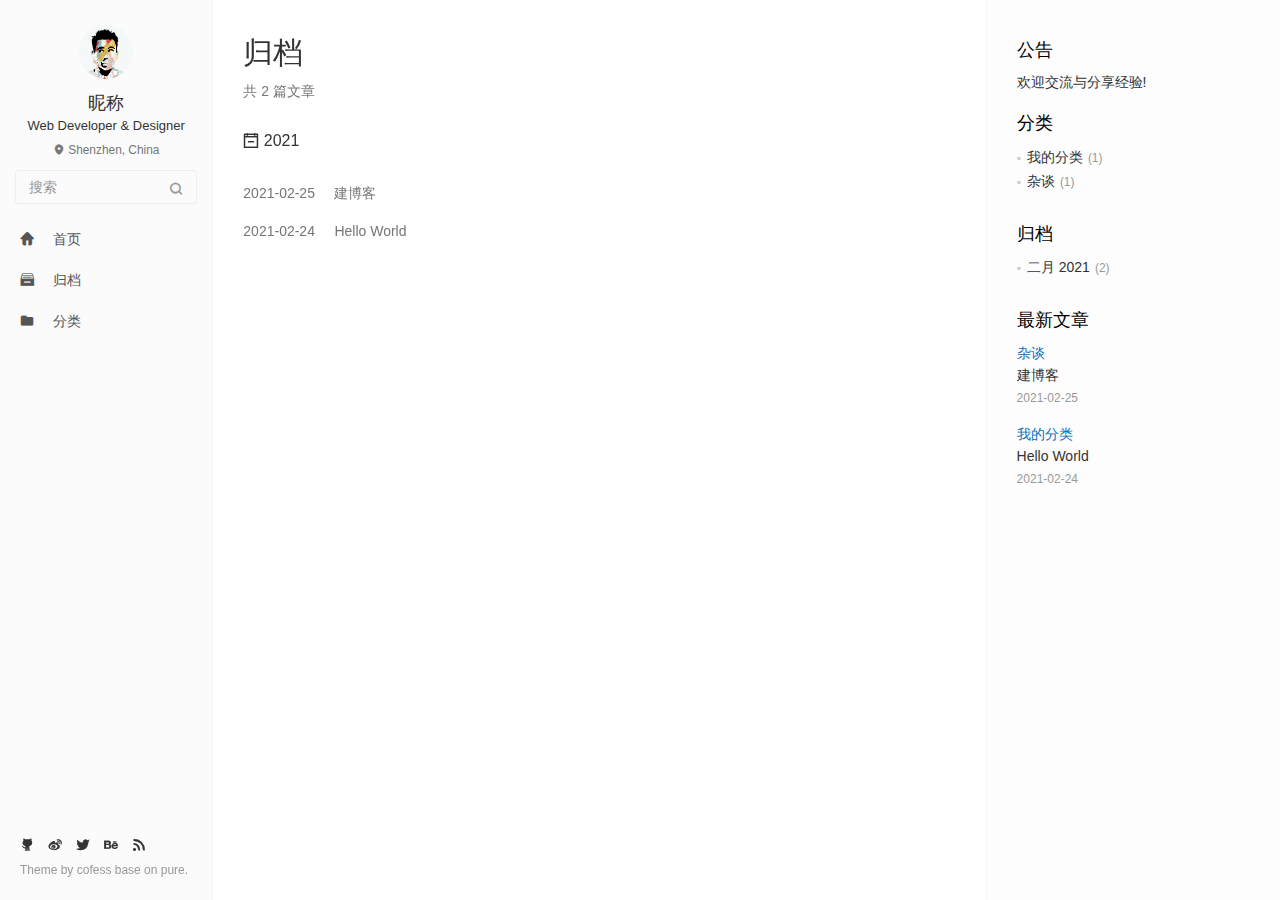
==== commit e84825d7: "添加杂谈" ====
--- a/archives/index.html
+++ b/archives/index.html
@@ -164,7 +164,7 @@
   <div class="widget">
     <h3 class="widget-title">分类</h3>
     <div class="widget-body">
-      <ul class="category-list"><li class="category-list-item"><a class="category-list-link" href="/categories/%E6%88%91%E7%9A%84%E5%88%86%E7%B1%BB/">我的分类</a><span class="category-list-count">2</span></li></ul>
+      <ul class="category-list"><li class="category-list-item"><a class="category-list-link" href="/categories/%E6%88%91%E7%9A%84%E5%88%86%E7%B1%BB/">我的分类</a><span class="category-list-count">1</span></li><li class="category-list-item"><a class="category-list-link" href="/categories/%E6%9D%82%E8%B0%88/">杂谈</a><span class="category-list-count">1</span></li></ul>
     </div>
   </div>
 
@@ -195,10 +195,10 @@
             
             <div class="item-inner">
               <p class="item-category">
-                <a class="category-link" href="/categories/%E6%88%91%E7%9A%84%E5%88%86%E7%B1%BB/">我的分类</a>
+                <a class="category-link" href="/categories/%E6%9D%82%E8%B0%88/">杂谈</a>
               </p>
               <p class="item-title">
-                <a href="/2021/02/25/hello/hello-world/" class="title">Hello World2</a>
+                <a href="/2021/02/25/hello/hello-world/" class="title">建博客</a>
               </p>
               <p class="item-date">
                 <time datetime="2021-02-25T02:04:13.057Z" itemprop="datePublished">2021-02-25</time>
@@ -263,7 +263,7 @@
     
 <a href="/2021/02/25/hello/hello-world/" class="collection-item" target="_blank" itemprop="url">
   <time datetime="2021-02-25T02:04:13.057Z" itemprop="datePublished">2021-02-25</time>
-  <span>&nbsp;&nbsp;&nbsp;</span> Hello World2
+  <span>&nbsp;&nbsp;&nbsp;</span> 建博客
 </a>
 
 
